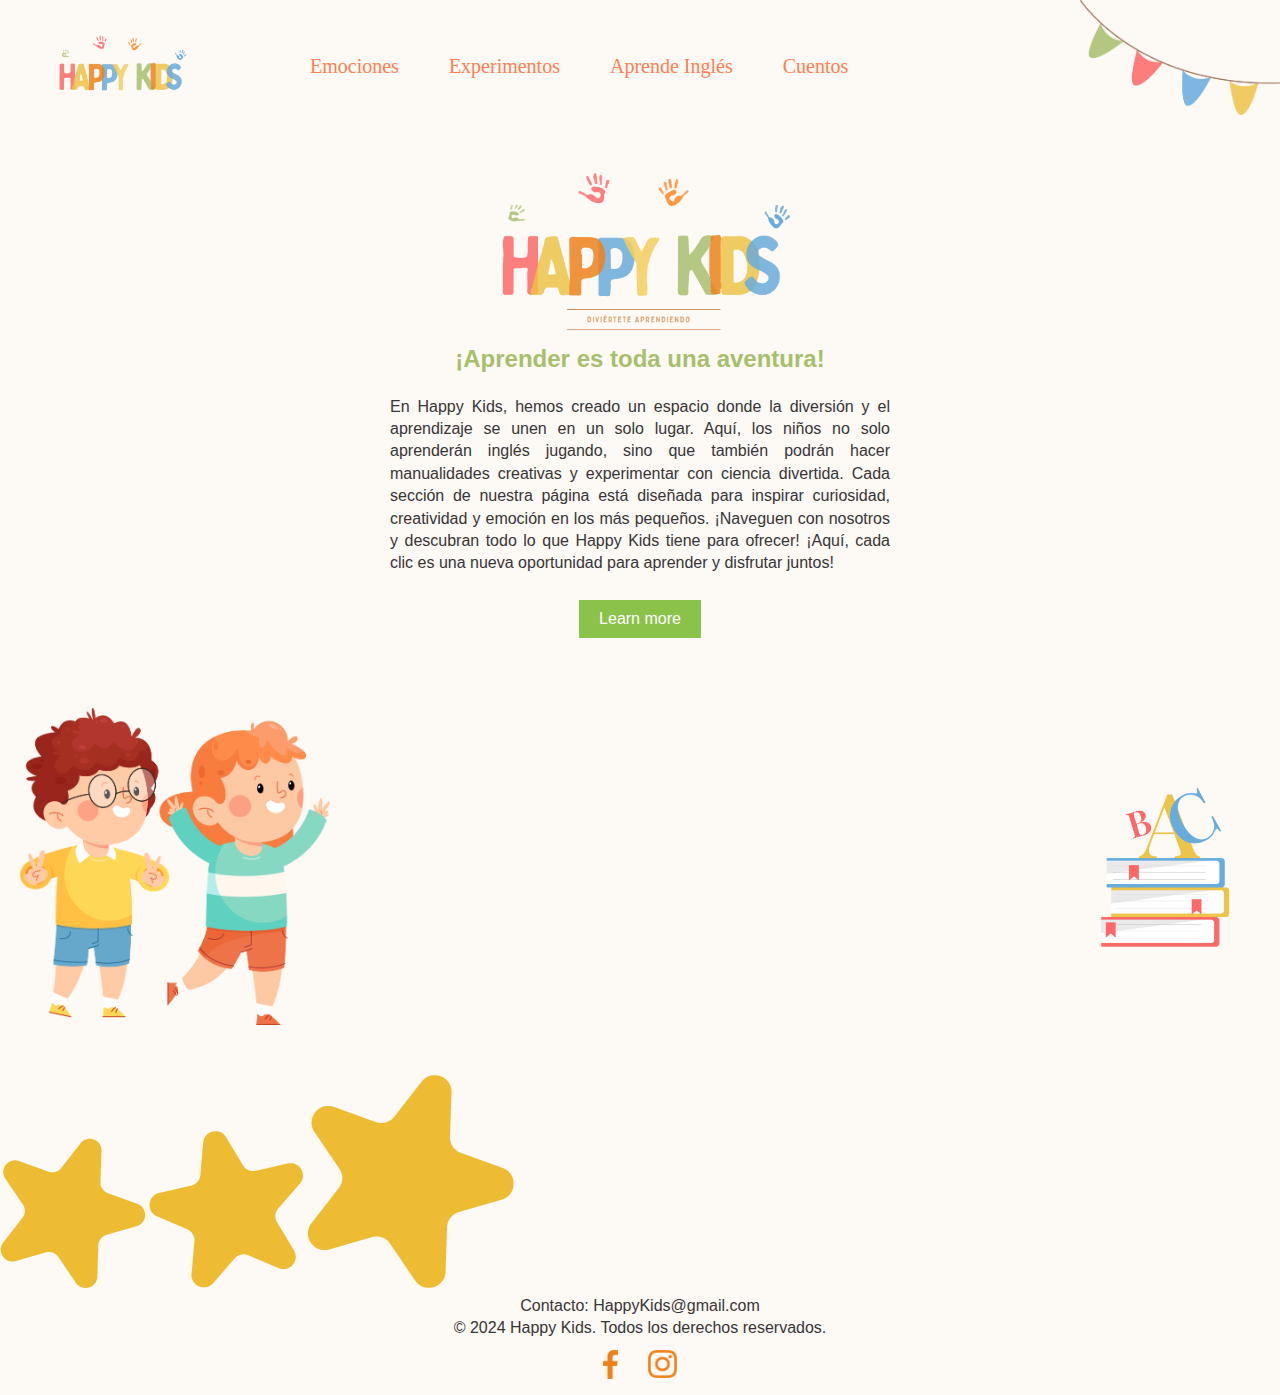
==== index.html @ 402eecfb "Merge branch 'Mabelline-Emociones'" ====
<!--Código de Mabelline-->
<!DOCTYPE html>
<html lang="en">
<head>
    <meta charset="UTF-8">
    <meta name="viewport" content="width=device-width, initial-scale=1.0">
    <link rel="stylesheet" href="assets/css/styles_home.css">
    <title>Home Happy Kids</title>
</head>
<body>
    <header>
    <div class="logo">
    <img src="imagenes/LOGO SOLO.png" alt="Happy Kids Logo" class="logo">
    </div>
        <nav>
            <ul class="nav-links">
                <li><a href="#Emociones">Emociones</a></li>
                <li><a href="experimentos.html">Experimentos</a></li>
                <li><a href="#Aprende-ingles">Aprende Inglés</a></li>
                <li><a href="cuentos.html">Cuentos</a></li>
            </ul>
        </nav>
    <img src="imagenes/elementos-gallardetes.png" alt="gallardetes" class="gallardetes">
    </header>
    <main>
        <section class="hero">
            <img src="imagenes/LOGO.png" alt="Logo general" width="650px" class="hero-logo">
            <h2>¡Aprender es toda una aventura!</h2>
            <p>En Happy Kids, hemos creado un espacio donde la diversión y el aprendizaje se unen en un solo lugar. 
                Aquí, los niños no solo aprenderán inglés jugando, sino que también podrán hacer manualidades creativas y experimentar con ciencia divertida. 
                Cada sección de nuestra página está diseñada para inspirar curiosidad, creatividad y emoción en los más pequeños.
                ¡Naveguen con nosotros y descubran todo lo que Happy Kids tiene para ofrecer! ¡Aquí, cada clic es una nueva oportunidad para aprender y disfrutar juntos!</p>
            <button class="learn-more">Learn more</button>
        </section>

        <div class="children">
            <img src="imagenes/Elementos-niños.png" alt="Niños" class="children-img">
            <img src="imagenes/elementos-libros.png" alt="Libros" class="libros-img">
        </div>
    </main>

        <div class="estrellas-flotantes">
            <img src="imagenes/Estrella uno.png" alt="Estrellita" class="estrella-uno">
            <img src="imagenes/Estrella dos.png" alt="Estrellita" class="estrella-dos">
            <img src="imagenes/Estrella tres.png" alt="Estrellita" class="estrella-tres">

        </div>
    <footer>
        <p>Contacto: HappyKids@gmail.com</p>
        <p>&copy; 2024 Happy Kids. Todos los derechos reservados.</p>
        <ul class="social-media">
            <li><a href="#"><img src="imagenes/Icon Facebook.png" alt="Facebook" width="15px"></a></li>
            <li></li><a href="#"><img src="imagenes/Icon Instagram.png" alt="Instagram" width="29px"></a></li>
        </ul>

       
    </footer>
</body>
</html>
---- assets/css/styles_home.css ----
*{ margin: 0;
    padding: 0;
    box-sizing: border-box;

}


body {
    font-family: 'Poppins', sans-serif;
    background-color: #FDF9F5;
    color: #373535;
    line-height: 1.4;
}

header {
    background-color: #FDF9F5;
    padding: 30px;
    gap: 80px;
    text-align: center;
    position: relative;
    display: flex;
    z-index: 2;

}

.logo {
    width: 100%;
    max-width: 180px;
    height:auto;
}

nav {
    display: flex;
    justify-content: space-between;
    align-items: center;
}



.nav-links {
    list-style: none;
    padding: 20px;
    display: flex;
    gap: 50px;

}

.nav-links li a {
    text-decoration: none;
    font-family: 'Bobby Jones Soft', cursive;
    font-size: 20px;
    color: #ff7f50;

}

.nav-links a:hover {
        color: #FFB300;
    }


.gallardetes {
    position: absolute;
    top: 0;
    right: 0;
    width: 200px;

    height: auto;
    z-index: 10;
    transition: width 0.3s ease-in-out;
}


.hero {
    text-align: center;
    padding: 20px 300px;
    position: relative;
    z-index: 1;

}

.hero-logo {
    width: 60%;
    max-width: 650px;
    margin: 0 auto;
    display: block;
}


.hero h2 {
    font-family: 'Quicksand', sans-serif;
    font-size: 24px;
    margin-bottom: 10px;
    padding: -20px;
    color: #A8BF6E;

}

.hero p {
    margin: 20px 90PX;
    max-width: 90%;
    font-size: 1rem;
    text-align: justify;
}

.children {
    display: flex;
    justify-content: space-between;
    align-items: center;
    padding: 50px 20px;
    position: relative;
}

.children-img {
     width: 25%;
}

.libros-img {
    width: 15%;

}


.learn-more {
    background-color: #8bc34a;
    display: inline-block;
    color: white;
    border: none;
    padding: 10px 20px;
    font-size: 16px;
    cursor: pointer;
    margin-top: 5px;
}

.learn-more:hover {
    background-color: #7cb342;
}


/*.estrellas-flotantes {

} 

.estrella-uno {

}*/




footer {
    text-align: center;
    padding: 0;
    position: relative;
    z-index: 1;    

}
    
    .social-media{
        list-style: none;
        display: flex;
        justify-content: center;
        gap: 15px;
    }


    .social-media {
    margin: 10px 10px;
    }

    .social-media li {
     display: inline;
    }
    

/*.floating-elements {
    position: relative;
    width: 100%;
    height: 200px;
    overflow: visible;
}

.floating-elements img {
    animation: float 5s infinite ease-in-out;
}

@keyframes float {
    0%, 100% {
        transform: translateY(0);
    }
    50% {
        transform: translateY(-20px);
    }
} */


/*Media Queries*/

@media (max-width:1024px) {
        .nav-links {
        gap:10px;
        }

        .gallardetes {
            width: 150px;
        }

        .hero {
            padding: 65px 65px; 
        }
    
        .hero-logo{
        width: 90%;
        }    

        .hero h2 {
        font-size: 1.6rem;
        }

        .hero p {
        font-size: 0.9rem;
         margin: 0px 0PX;
        max-width: 100%;
        }

        .children {
            flex-direction: column;
        }
        .children-img {
            width: 25%;
        }
        .libros-img {
            width: 15%;
        }

    }

@media (max-width: 768px) {
 
    .gallardetes {
        width: 100px;
    }

    nav {
        flex-direction: column;
    }

    .nav-links {
        flex-direction: column;
        gap: 10px;
    }

    .hero-logo{
        width: 112%;
        align-items: center;
        margin: -20px;
        padding-block: 30px;

        }   

    .hero {
        padding: 45px 45px; 
    }

    .hero h2 {
        font-size: 1.1rem;
    }

    .hero p {
        font-size: 0.8rem;
        margin: 0px 0PX;
        max-width: 100%;
    }

    .learn-more{
        padding: 8px 20px;
        font-size: 0.8rem;
    }

    .children-img {
        width: 30%;
    }

    .libros-img {
        width: 20%;
    }
}


@media (max-width: 480px) {

    .gallardetes {
        width: 90px;
    }

    .hero h2 {
        font-size: 1.2rem;
    }

    .hero p {
        font-size: 0.8rem;
        max-width: 100%;
    }

    .learn-more{
        padding: 6px 15px;
        font-size: 0.8rem;
    }

    .children-img {
        width: 35%;
    }

    .libros-img {
        width: 25%;
    }

}
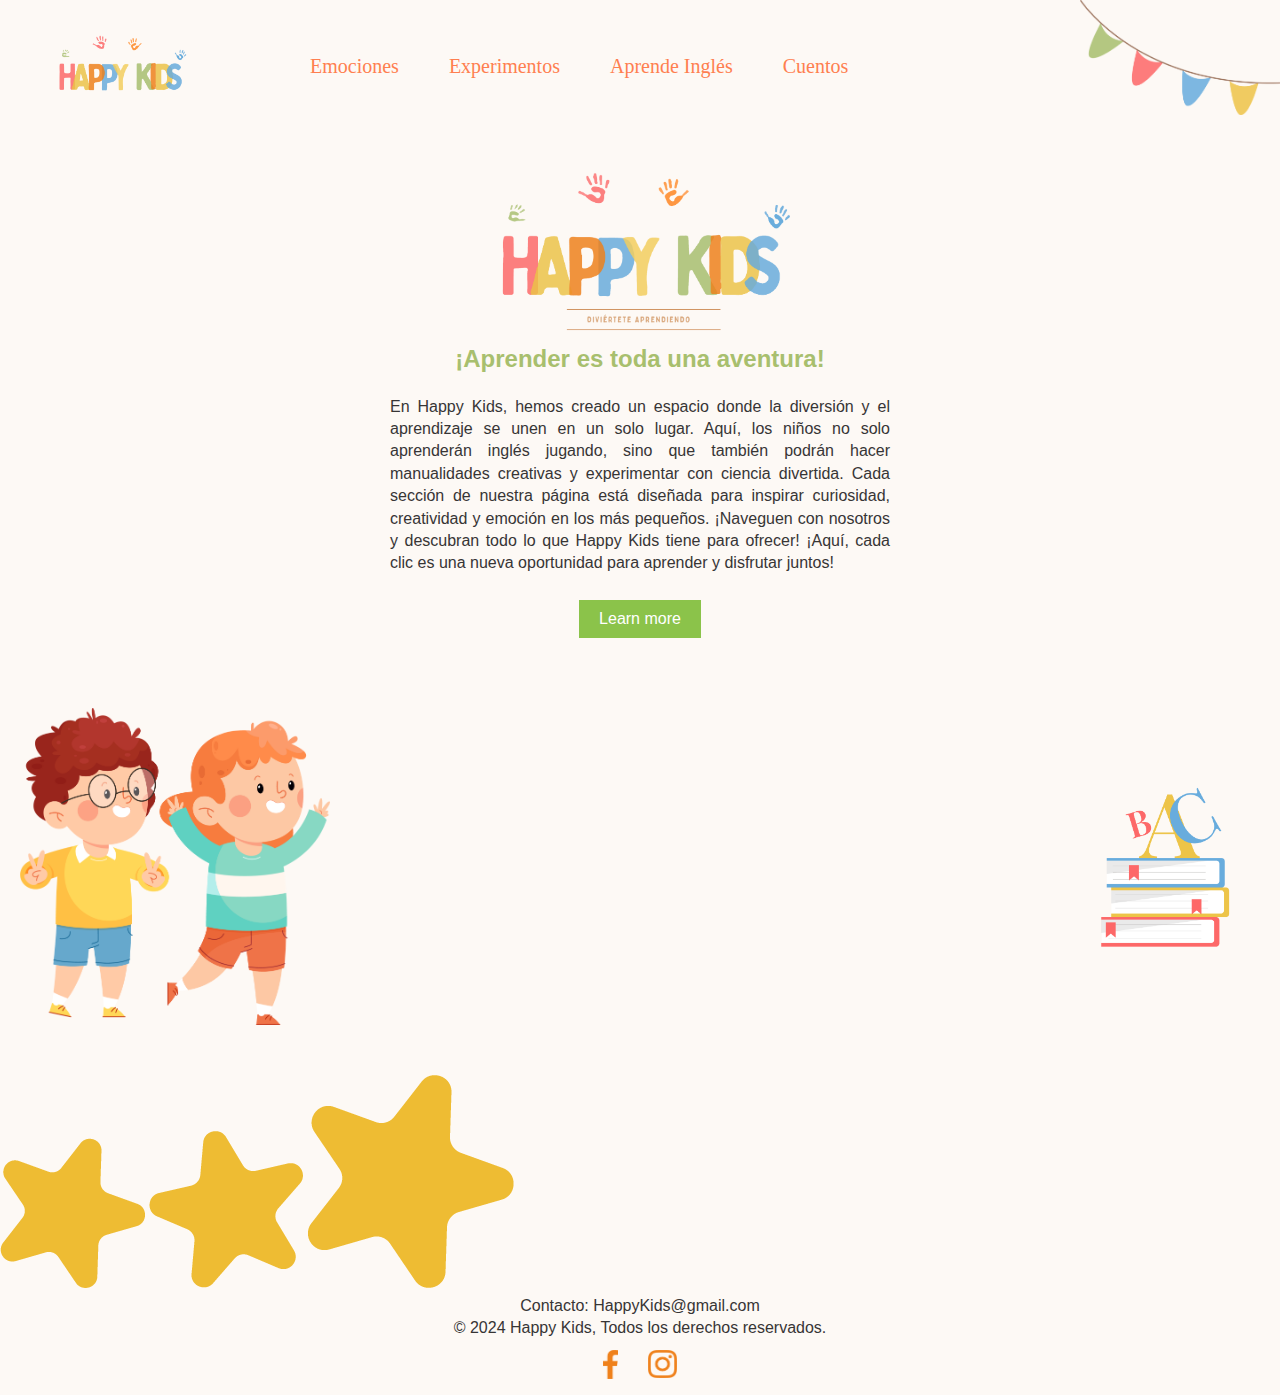
==== commit d145f55d: "Se cambió una linea de texto en footer" ====
--- a/index.html
+++ b/index.html
@@ -1,4 +1,3 @@
-<!--Código de Mabelline-->
 <!DOCTYPE html>
 <html lang="en">
 <head>
@@ -47,7 +46,7 @@
         </div>
     <footer>
         <p>Contacto: HappyKids@gmail.com</p>
-        <p>&copy; 2024 Happy Kids. Todos los derechos reservados.</p>
+        <p>&copy; 2024 Happy Kids, Todos los derechos reservados.</p>
         <ul class="social-media">
             <li><a href="#"><img src="imagenes/Icon Facebook.png" alt="Facebook" width="15px"></a></li>
             <li></li><a href="#"><img src="imagenes/Icon Instagram.png" alt="Instagram" width="29px"></a></li>
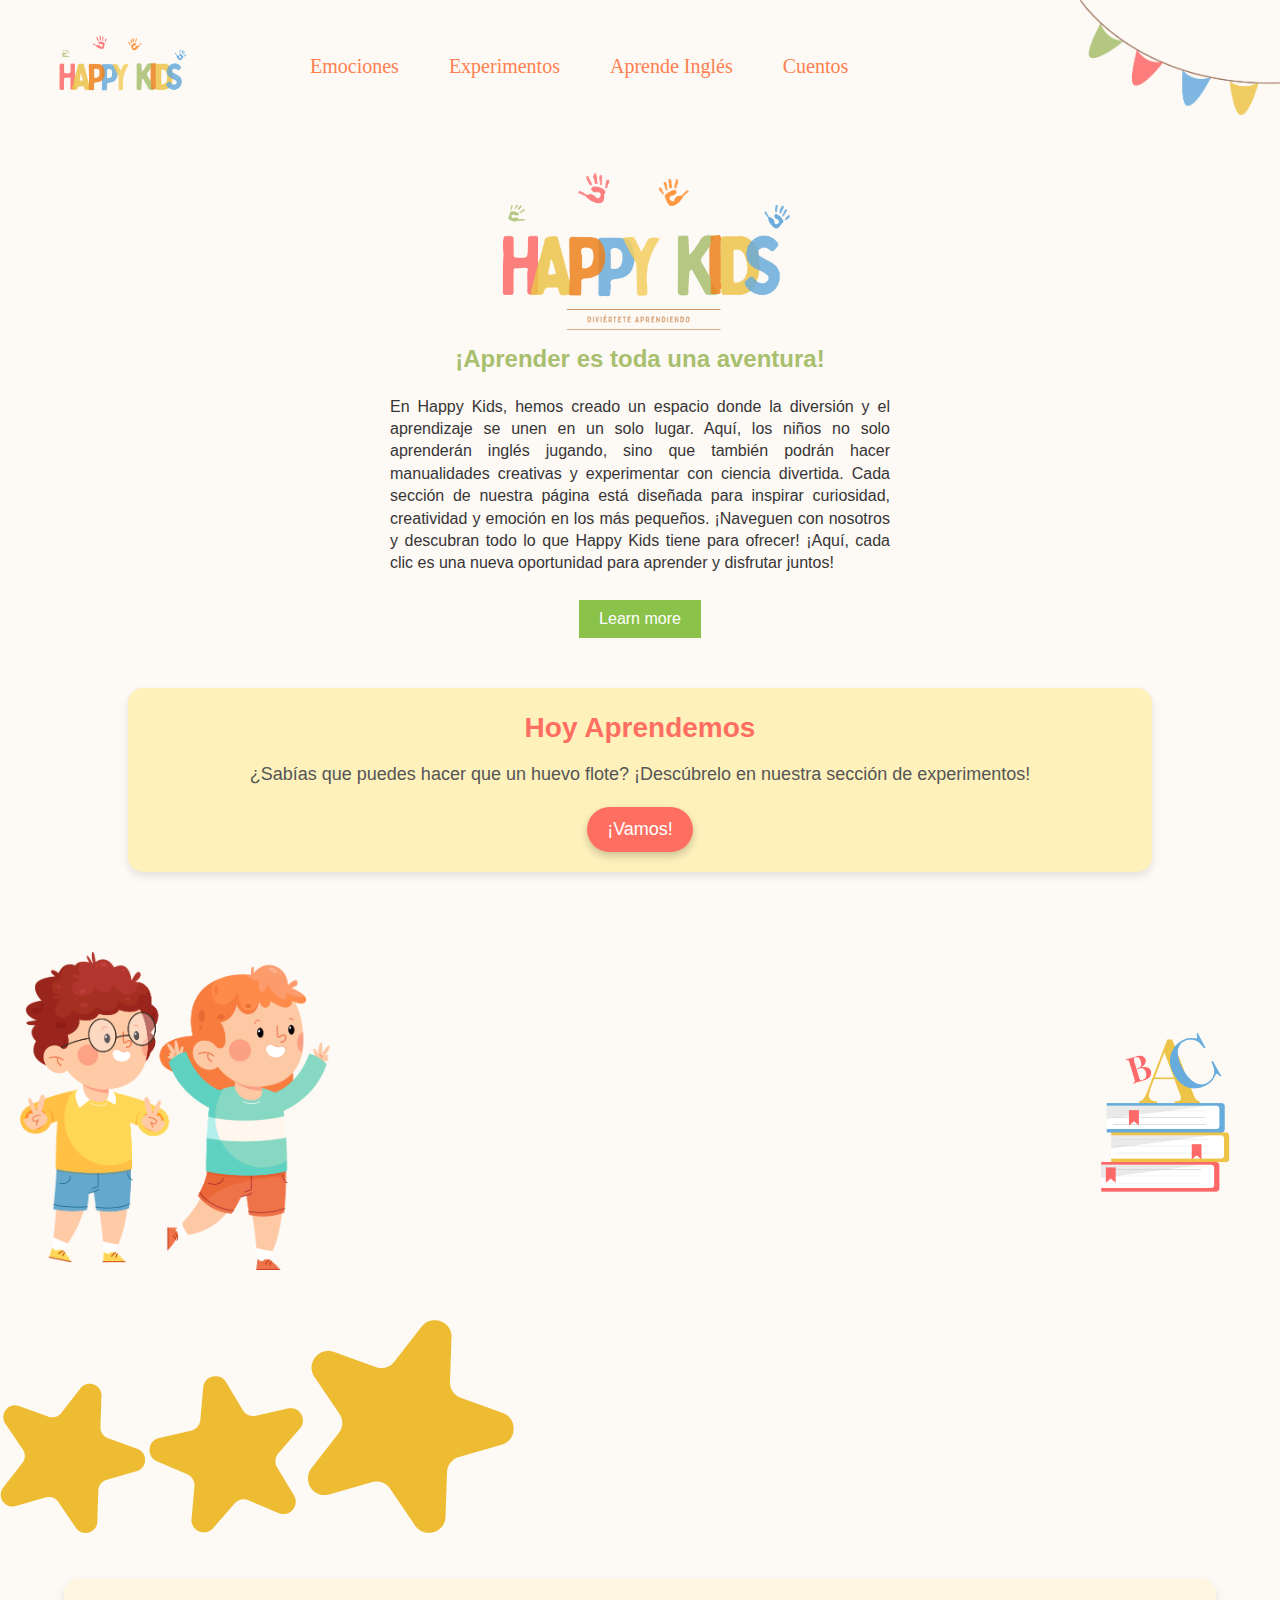
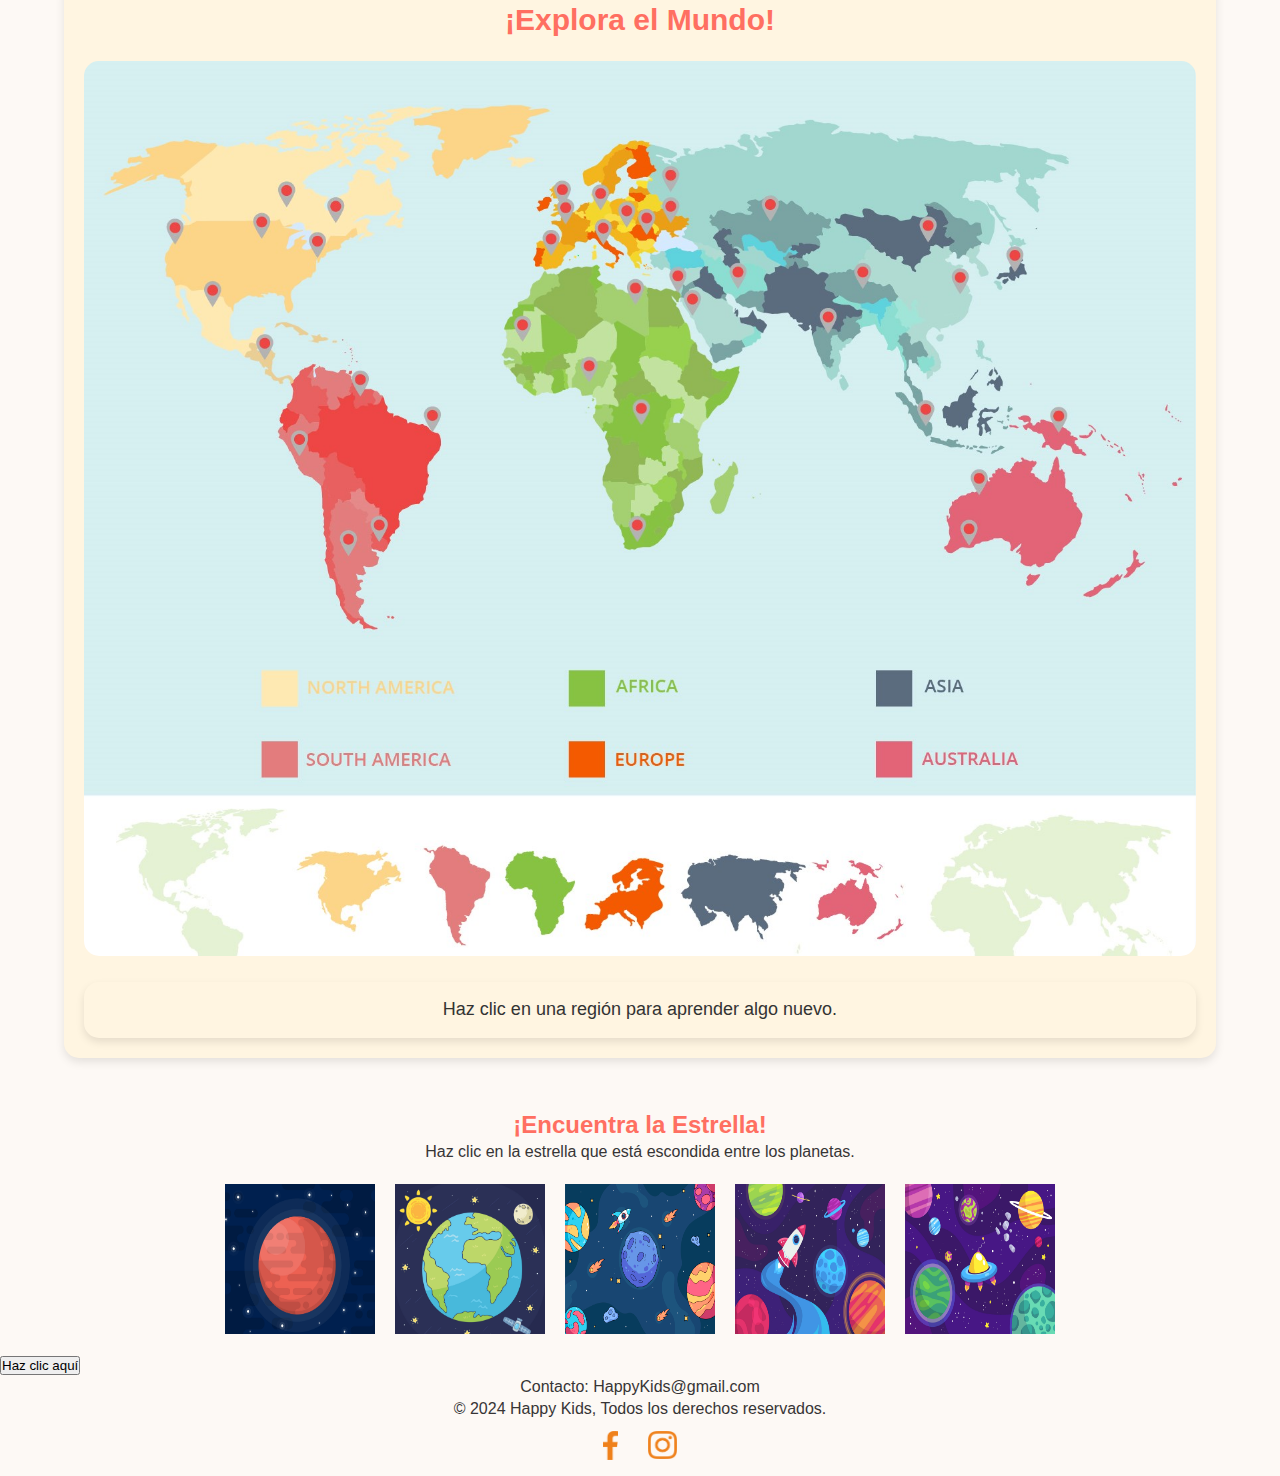
==== commit db476952: "Se añadieron elementos al home" ====
--- a/index.html
+++ b/index.html
@@ -15,7 +15,7 @@
             <ul class="nav-links">
                 <li><a href="#Emociones">Emociones</a></li>
                 <li><a href="experimentos.html">Experimentos</a></li>
-                <li><a href="#Aprende-ingles">Aprende Inglés</a></li>
+                <li><a href="Ingles.html">Aprende Inglés</a></li>
                 <li><a href="cuentos.html">Cuentos</a></li>
             </ul>
         </nav>
@@ -32,6 +32,14 @@
             <button class="learn-more">Learn more</button>
         </section>
 
+
+        <section id="hoy-aprendemos" style="margin-top: 30px;">
+            <h1>Hoy Aprendemos</h1>
+            <p>¿Sabías que puedes hacer que un huevo flote? ¡Descúbrelo en nuestra sección de experimentos!</p>
+            <a href="experimentos.html" class="boton-personalizado">¡Vamos!</a>
+        </section>
+
+
         <div class="children">
             <img src="imagenes/Elementos-niños.png" alt="Niños" class="children-img">
             <img src="imagenes/elementos-libros.png" alt="Libros" class="libros-img">
@@ -44,6 +52,54 @@
             <img src="imagenes/Estrella tres.png" alt="Estrellita" class="estrella-tres">
 
         </div>
+
+        <div id="mapa-interactivo">
+            <h2>¡Explora el Mundo!</h2>
+            <div class="map-container">
+                <img src="imagenes/mapa-interactivo.jpg" alt="Mapa del Mundo" id="mapa-imagen">
+                <div class="region" id="region-america" data-info="América: Conocida por su diversidad cultural y geográfica, desde los bosques tropicales del Amazonas hasta las praderas del medio oeste.">
+                    <span>América</span>
+                </div>
+                <div class="region" id="region-europa" data-info="Europa: Cuna de antiguas civilizaciones y hogar de muchos monumentos históricos importantes.">
+                    <span>Europa</span>
+                </div>
+                <!-- Faltan otras regiones -->
+            </div>
+            <div id="info-box">
+                <p>Haz clic en una región para aprender algo nuevo.</p>
+            </div>
+        </div>
+       
+
+        <section id="mini-juego" style="text-align:center; margin-top: 50px;">
+            <h2>¡Encuentra la Estrella!</h2>
+            <p>Haz clic en la estrella que está escondida entre los planetas.</p>
+            
+            <div id="juego" style="display: flex; justify-content: center; margin-top: 20px;">
+                <img src="imagenes/planeta uno.jpg" alt="Planeta 1" class="planeta">
+                <img src="imagenes/planet dos.jpg" alt="Planeta 2" class="planeta">
+                <img src="imagenes/planeta tres.jpg" alt="Planeta 3" class="planeta">
+                <img src="imagenes/Estrella uno.png" alt="Estrella" class="estrella" style="display:none;">
+                <img src="imagenes/planeta cuatro.jpg" alt="Planeta 4" class="planeta">
+                <img src="imagenes/planeta cinco.jpg" alt="Planeta 5" class="planeta">
+            </div>
+            
+            <p id="mensaje" style="font-size: 18px; margin-top: 20px;"></p>
+        </section>
+
+    
+
+        <button onclick="playSound()">Haz clic aquí</button>
+
+        <audio id="soundEffect" src="sound.mp3" preload="auto"></audio>
+        
+        <script>
+            function playSound() {
+                document.getElementById('soundEffect').play();
+            }
+        </script> 
+
+        <script src="index.js"></script>
     <footer>
         <p>Contacto: HappyKids@gmail.com</p>
         <p>&copy; 2024 Happy Kids, Todos los derechos reservados.</p>
--- a/assets/css/styles_home.css
+++ b/assets/css/styles_home.css
@@ -21,6 +21,16 @@
     display: flex;
     z-index: 2;
 
+}
+
+@keyframes colorChange {
+    0% { color: #FF6F61; }
+    50% { color: #FFD700; }
+    100% { color: #A8BF6E; }
+}
+
+h2 {
+    animation: colorChange 5s infinite;
 }
 
 .logo {
@@ -144,8 +154,154 @@
 
 }*/
 
-
-
+#mapa-interactivo {
+    text-align: center;
+    margin: 40px auto;
+    background-color: #FFF5E1;
+    border-radius: 15px;
+    padding: 20px;
+    max-width: 90%;
+    box-shadow: 0 4px 10px rgba(0, 0, 0, 0.1);
+}
+
+#mapa-interactivo h2 {
+    color: #FF6F61;
+    font-size: 30px;
+    margin-bottom: 20px;
+}
+
+.map-container {
+    position: relative;
+    max-width: 100%;
+    margin: 0 auto;
+}
+
+#mapa-imagen {
+    width: 100%;
+    border-radius: 15px;
+}
+
+.region {
+    position: absolute;
+    cursor: pointer;
+    border: 2px solid transparent;
+    transition: all 0.3s ease;
+}
+
+.region:hover {
+    border-color: #FFD700;
+    transform: scale(1.05);
+}
+
+#region-america {
+    top: 40%;
+    left: 15%;
+    width: 15%;
+    height: 20%;
+}
+
+#region-europa {
+    top: 20%;
+    left: 50%;
+    width: 10%;
+    height: 15%;
+}
+
+/* Ajusta las posiciones y tamaños según las regiones */
+
+#region-america span,
+#region-europa span {
+    display: none;
+}
+
+#region-america:hover span,
+#region-europa:hover span {
+    display: block;
+    background-color: #FF6F61;
+    color: white;
+    padding: 5px;
+    border-radius: 5px;
+    font-size: 14px;
+    position: absolute;
+    bottom: 100%;
+    left: 50%;
+    transform: translateX(-50%);
+}
+
+#info-box {
+    background-color: #FFF5E1;
+    border-radius: 15px;
+    padding: 15px;
+    margin-top: 20px;
+    font-size: 18px;
+    color: #333333;
+    box-shadow: 0 4px 8px rgba(0, 0, 0, 0.1);
+}
+
+#mini-juego h2 {
+    font-size: 24px;
+    color: #FF6F61; /* Un color atractivo para los niños */
+}
+
+#mini-juego p {
+    font-size: 16px;
+}
+
+.planeta, .estrella {
+    width: 150px;
+    height: 150px;
+    margin: 0 10px;
+    cursor: pointer;
+}
+
+.planeta:hover, .estrella:hover {
+    transform: scale(1.1);
+    transition: transform 0.2s ease;
+}
+
+
+#hoy-aprendemos {
+    background-color: #fef1bc; /* Fondo suave y alegre */
+    padding: 20px;
+    border-radius: 15px;
+    box-shadow: 0 4px 8px rgba(0, 0, 0, 0.1);
+    text-align: center;
+    margin-top: 30px;
+    margin-bottom: 30px;
+    max-width: 80%;
+    margin-left: auto;
+    margin-right: auto;
+}
+
+#hoy-aprendemos h1 {
+    font-size: 28px;
+    color: #FF6F61; /* Color principal */
+    margin-bottom: 15px;
+}
+
+#hoy-aprendemos p {
+    font-size: 18px;
+    color: #555555;
+    margin-bottom: 20px;
+}
+
+#hoy-aprendemos .boton-personalizado {
+    background-color: #FF6F61;
+    color: white;
+    padding: 10px 20px;
+    border-radius: 25px;
+    border: none;
+    font-size: 18px;
+    box-shadow: 0 4px 8px rgba(0, 0, 0, 0.2);
+    transition: background-color 0.3s, transform 0.3s;
+    text-decoration: none; /* Eliminar subrayado */
+    display: inline-block;
+}
+
+#hoy-aprendemos .boton-personalizado:hover {
+    background-color: #FFD700;
+    transform: translateY(-5px);
+}
 
 footer {
     text-align: center;
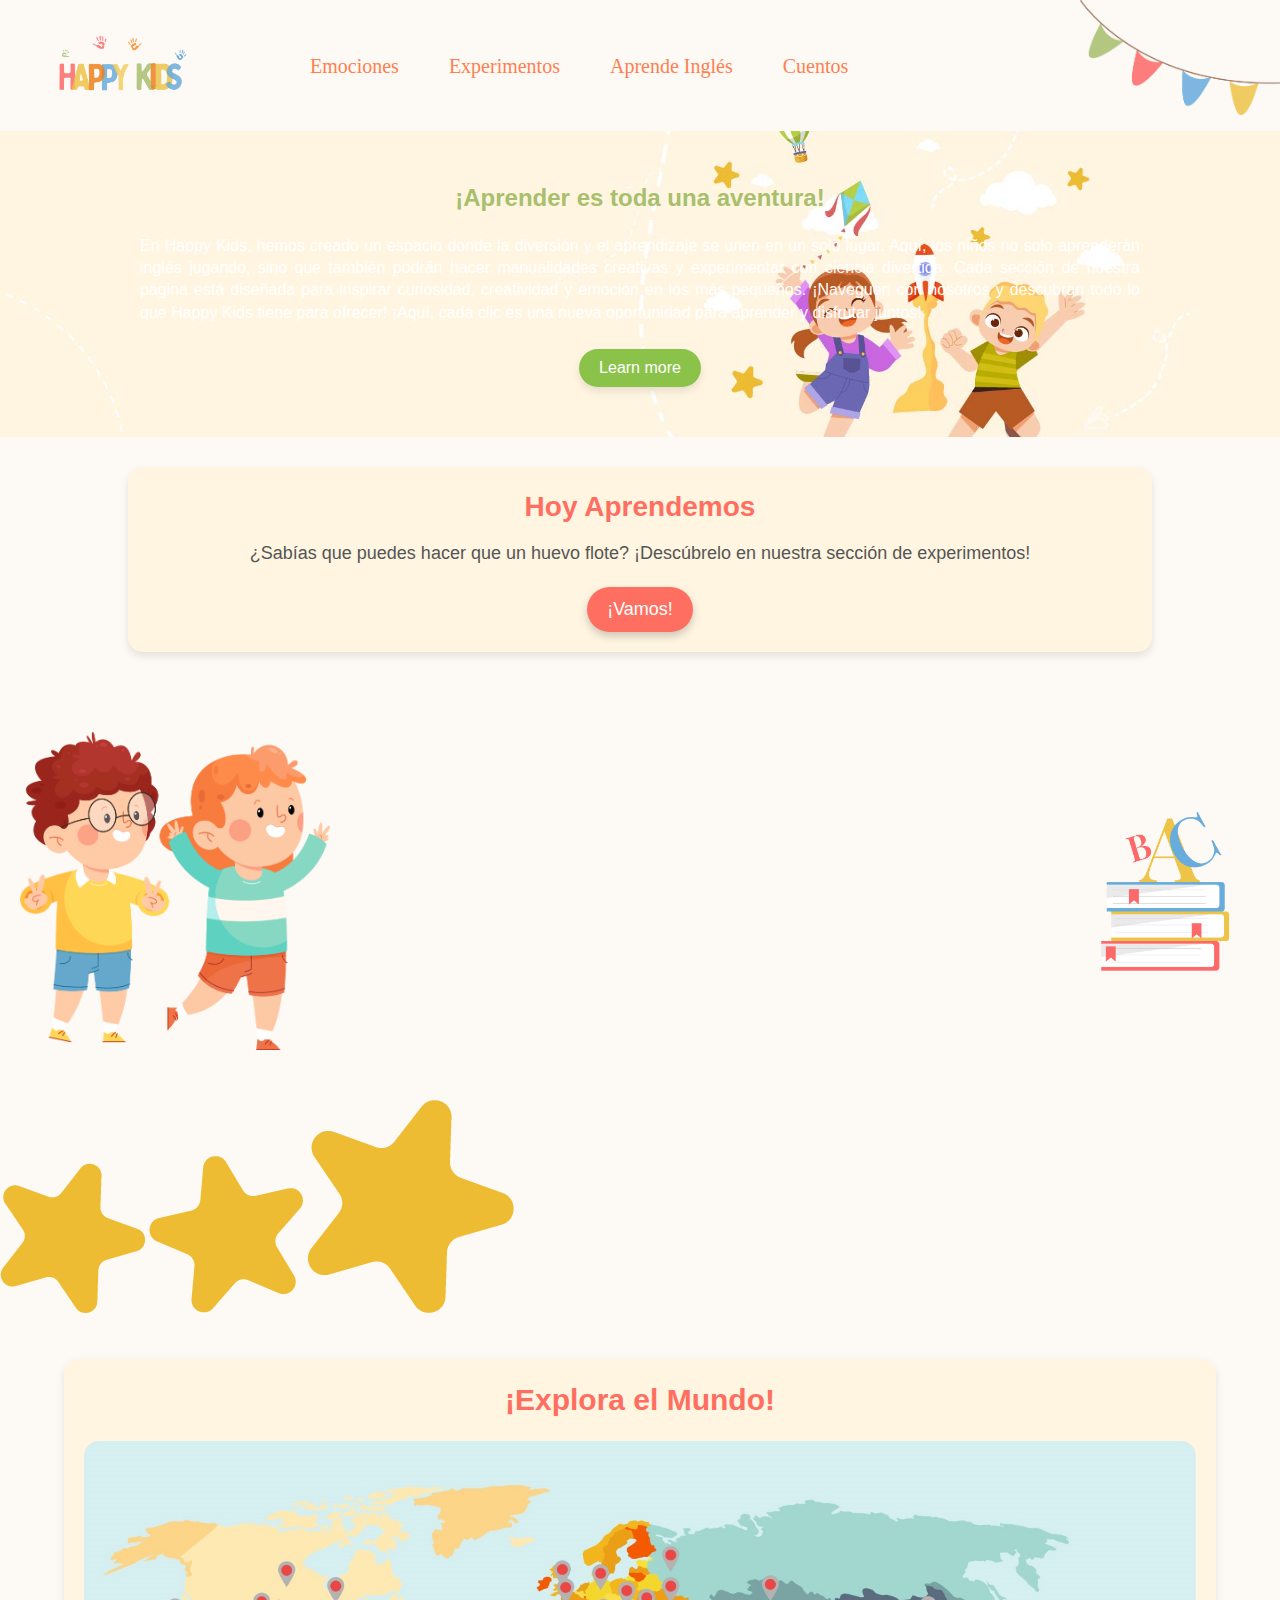
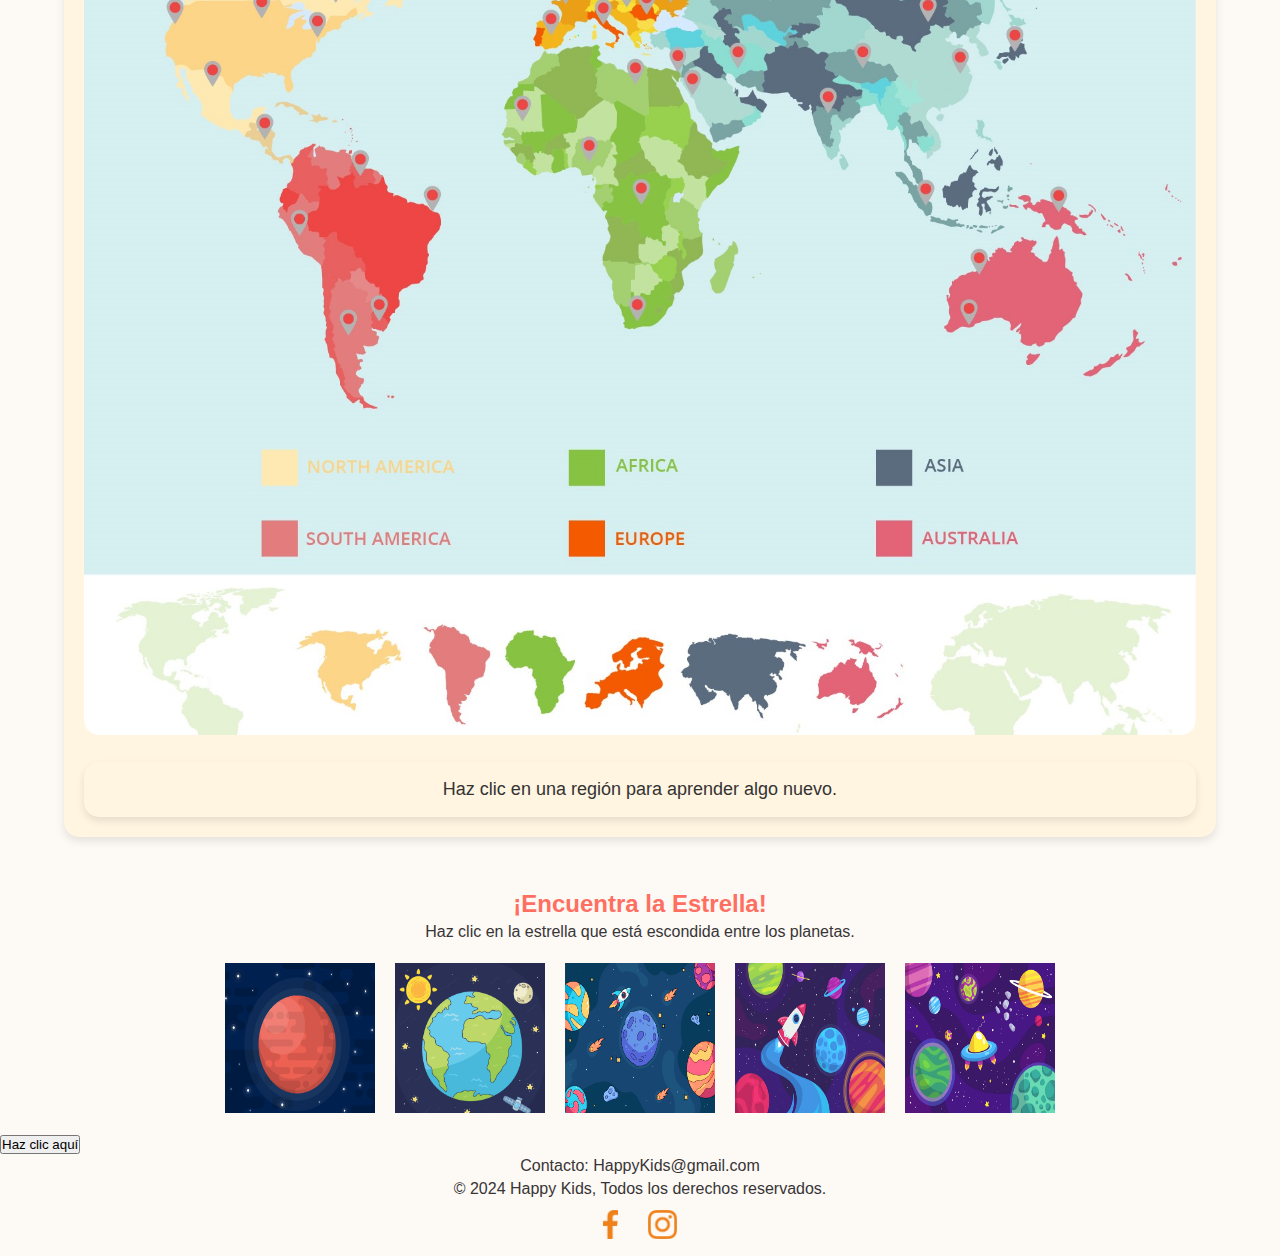
==== commit 70627d1f: "Se añadieron imagenes nuevas" ====
--- a/index.html
+++ b/index.html
@@ -22,8 +22,8 @@
     <img src="imagenes/elementos-gallardetes.png" alt="gallardetes" class="gallardetes">
     </header>
     <main>
+       <div class="intro-section">
         <section class="hero">
-            <img src="imagenes/LOGO.png" alt="Logo general" width="650px" class="hero-logo">
             <h2>¡Aprender es toda una aventura!</h2>
             <p>En Happy Kids, hemos creado un espacio donde la diversión y el aprendizaje se unen en un solo lugar. 
                 Aquí, los niños no solo aprenderán inglés jugando, sino que también podrán hacer manualidades creativas y experimentar con ciencia divertida. 
@@ -31,6 +31,7 @@
                 ¡Naveguen con nosotros y descubran todo lo que Happy Kids tiene para ofrecer! ¡Aquí, cada clic es una nueva oportunidad para aprender y disfrutar juntos!</p>
             <button class="learn-more">Learn more</button>
         </section>
+        </div>
 
 
         <section id="hoy-aprendemos" style="margin-top: 30px;">
@@ -100,6 +101,8 @@
         </script> 
 
         <script src="index.js"></script>
+
+    <div class="footer">
     <footer>
         <p>Contacto: HappyKids@gmail.com</p>
         <p>&copy; 2024 Happy Kids, Todos los derechos reservados.</p>
@@ -110,5 +113,7 @@
 
        
     </footer>
+    </div>   
+
 </body>
 </html>--- a/assets/css/styles_home.css
+++ b/assets/css/styles_home.css
@@ -79,8 +79,45 @@
     transition: width 0.3s ease-in-out;
 }
 
-
-.hero {
+.intro-section {
+    background-image: url('/imagenes/Background1.jpg');
+    background-size: cover;
+    background-position: center;
+    background-repeat: no-repeat;
+    padding: 50px;
+    text-align: center;
+    color: white;
+    position: relative; /* Para controlar el contenido sobre el fondo */
+  }
+  
+  .intro-section h1 {
+    font-size: 2.5rem;
+    margin-bottom: 20px;
+  }
+  
+  .intro-section p {
+    font-size: 1.2rem;
+    margin-bottom: 15px;
+  }
+
+  .learn-more {
+    background-color: #8bc34a;
+    display: inline-block;
+    color: white;
+    border: none;
+    border-radius: 20px;
+    box-shadow: 0 4px 8px rgba(0, 0, 0, 0.1);
+    padding: 10px 20px;
+    font-size: 16px;
+    cursor: pointer;
+    margin-top: 5px;
+}
+
+.learn-more:hover {
+    background-color: #ff8c75;
+}
+
+/*.hero {
     text-align: center;
     padding: 20px 300px;
     position: relative;
@@ -93,7 +130,7 @@
     max-width: 650px;
     margin: 0 auto;
     display: block;
-}
+}*/
 
 
 .hero h2 {
@@ -130,20 +167,7 @@
 }
 
 
-.learn-more {
-    background-color: #8bc34a;
-    display: inline-block;
-    color: white;
-    border: none;
-    padding: 10px 20px;
-    font-size: 16px;
-    cursor: pointer;
-    margin-top: 5px;
-}
-
-.learn-more:hover {
-    background-color: #7cb342;
-}
+
 
 
 /*.estrellas-flotantes {
@@ -153,6 +177,8 @@
 .estrella-uno {
 
 }*/
+
+/* Sección de Mapa */
 
 #mapa-interactivo {
     text-align: center;
@@ -259,9 +285,10 @@
     transition: transform 0.2s ease;
 }
 
+/*Sección de  Hoy Aprendemos */
 
 #hoy-aprendemos {
-    background-color: #fef1bc; /* Fondo suave y alegre */
+    background-color: #FFF5E1; /* Fondo suave y alegre */
     padding: 20px;
     border-radius: 15px;
     box-shadow: 0 4px 8px rgba(0, 0, 0, 0.1);
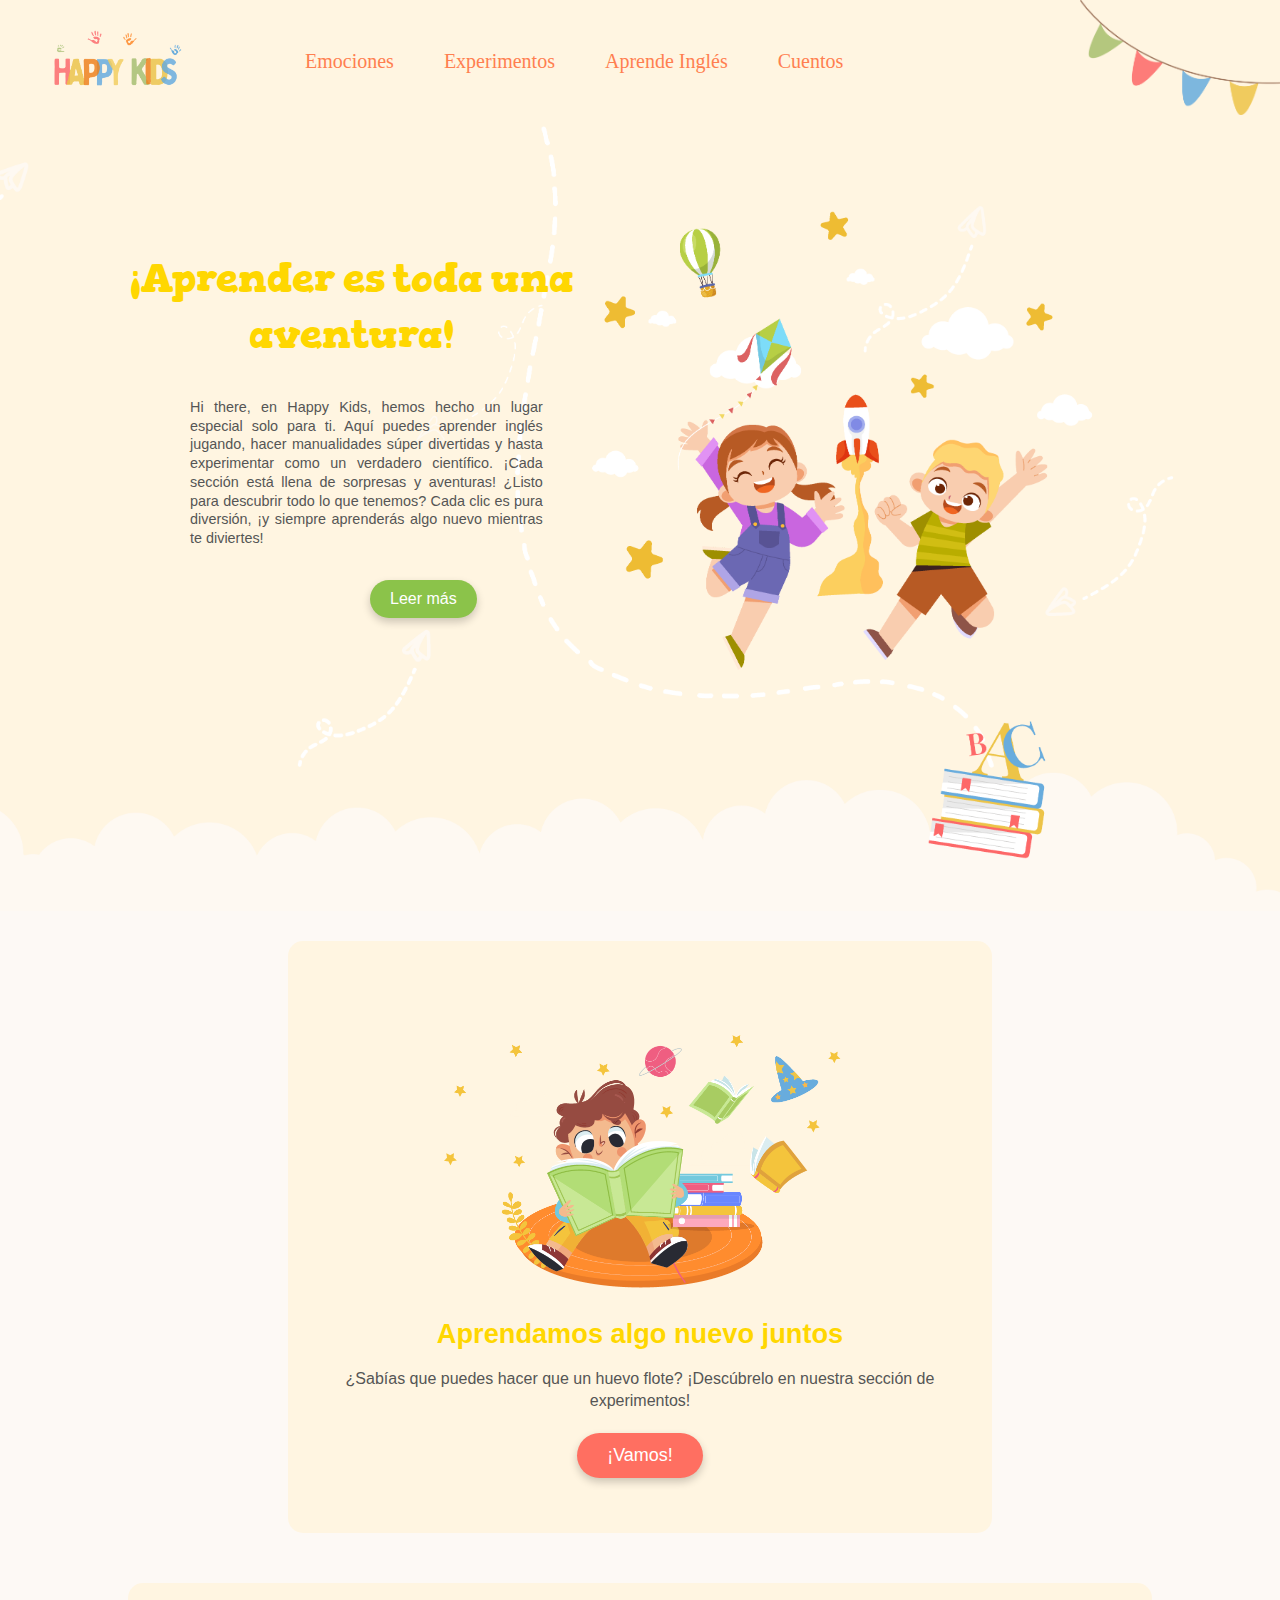
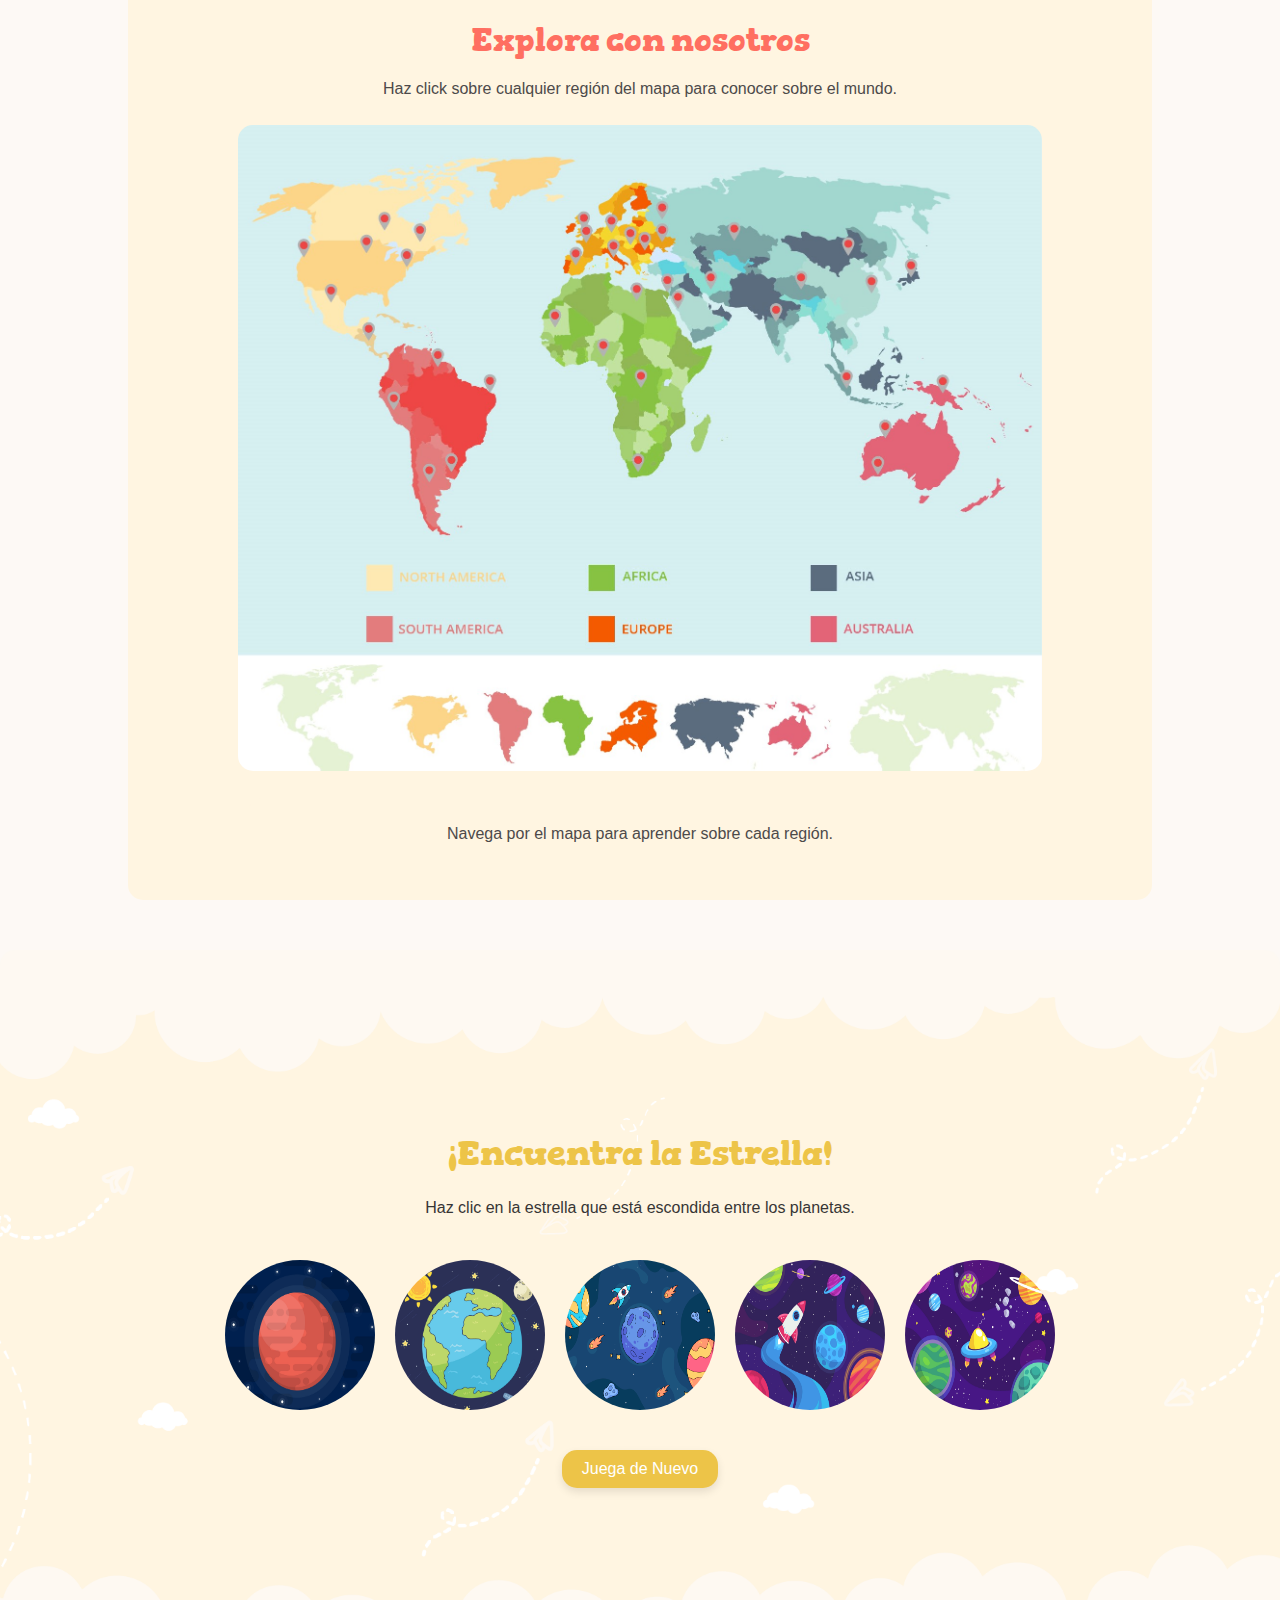
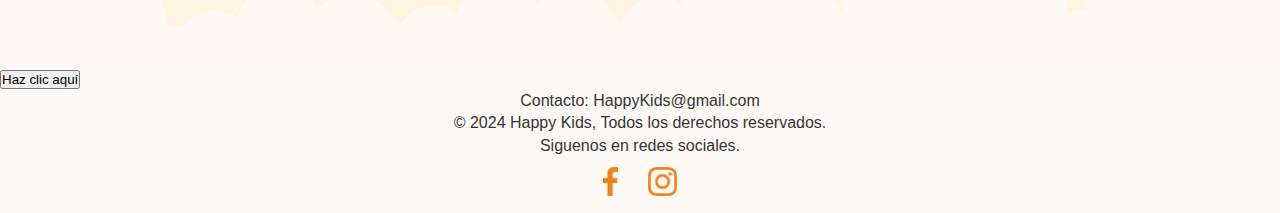
==== commit 65dcd033: "Cambios generales en CSS Y HTML" ====
--- a/index.html
+++ b/index.html
@@ -5,9 +5,12 @@
     <meta name="viewport" content="width=device-width, initial-scale=1.0">
     <link rel="stylesheet" href="assets/css/styles_home.css">
     <title>Home Happy Kids</title>
+    <link rel="preconnect" href="https://fonts.googleapis.com">
+    <link rel="preconnect" href="https://fonts.gstatic.com" crossorigin>
+    <link href="https://fonts.googleapis.com/css2?family=Gorditas:wght@400;700&display=swap" rel="stylesheet">
 </head>
 <body>
-    <header>
+    <header id="main-header">
     <div class="logo">
     <img src="imagenes/LOGO SOLO.png" alt="Happy Kids Logo" class="logo">
     </div>
@@ -19,73 +22,121 @@
                 <li><a href="cuentos.html">Cuentos</a></li>
             </ul>
         </nav>
+        <div class="menu-toggle">
+            <span></span>
+            <span></span>
+            <span></span>
+        </div>
     <img src="imagenes/elementos-gallardetes.png" alt="gallardetes" class="gallardetes">
     </header>
     <main>
-       <div class="intro-section">
+       <div class="intro-section" style="background-image: url( 'imagenes/Background.png'); height: 790px; background-size: cover;">
         <section class="hero">
             <h2>¡Aprender es toda una aventura!</h2>
-            <p>En Happy Kids, hemos creado un espacio donde la diversión y el aprendizaje se unen en un solo lugar. 
-                Aquí, los niños no solo aprenderán inglés jugando, sino que también podrán hacer manualidades creativas y experimentar con ciencia divertida. 
-                Cada sección de nuestra página está diseñada para inspirar curiosidad, creatividad y emoción en los más pequeños.
-                ¡Naveguen con nosotros y descubran todo lo que Happy Kids tiene para ofrecer! ¡Aquí, cada clic es una nueva oportunidad para aprender y disfrutar juntos!</p>
-            <button class="learn-more">Learn more</button>
+            <p>Hi there, en Happy Kids, hemos hecho un lugar especial solo para ti.
+                Aquí puedes aprender inglés jugando, hacer manualidades súper divertidas 
+                y hasta experimentar como un verdadero científico. ¡Cada sección está llena 
+                de sorpresas y aventuras! ¿Listo para descubrir todo lo que tenemos? Cada 
+                 clic es pura diversión, ¡y siempre aprenderás algo nuevo mientras te diviertes!</p>
+            <p id="text-complete" style="display: none;">Pero espera… ¡aún hay más! En Happy Kids no solo jugamos, ¡también viajamos a mundos increíbles! 
+                ¿Te imaginas convertirte en un astronauta mientras aprendes nuevas palabras en inglés? 
+                O tal vez prefieras crear tus propios juguetes y experimentos mágicos. Aquí, 
+                ¡todo es posible! Sigue explorando y prepárate para más aventuras llenas de diversión y aprendizaje. 
+                ¡No olvides compartir tus creaciones con tus amigos!</p>
+            <button id="learn-more">Leer más</button>
         </section>
         </div>
 
 
         <section id="hoy-aprendemos" style="margin-top: 30px;">
-            <h1>Hoy Aprendemos</h1>
+            <div class="niño-leyendo">
+                <img src="imagenes/niño-leyendo-01.png" alt="Niño leyendo">
+            </div>
+            <div class="text-hoyAprendemos">
+            <h1>Aprendamos algo nuevo juntos</h1>
             <p>¿Sabías que puedes hacer que un huevo flote? ¡Descúbrelo en nuestra sección de experimentos!</p>
             <a href="experimentos.html" class="boton-personalizado">¡Vamos!</a>
+            </div>
         </section>
 
-
-        <div class="children">
-            <img src="imagenes/Elementos-niños.png" alt="Niños" class="children-img">
-            <img src="imagenes/elementos-libros.png" alt="Libros" class="libros-img">
-        </div>
-    </main>
-
-        <div class="estrellas-flotantes">
-            <img src="imagenes/Estrella uno.png" alt="Estrellita" class="estrella-uno">
-            <img src="imagenes/Estrella dos.png" alt="Estrellita" class="estrella-dos">
-            <img src="imagenes/Estrella tres.png" alt="Estrellita" class="estrella-tres">
-
-        </div>
-
         <div id="mapa-interactivo">
-            <h2>¡Explora el Mundo!</h2>
+            <h2>Explora con nosotros</h2>
+            <p> Haz click sobre cualquier región del mapa para conocer sobre el mundo.</p>
             <div class="map-container">
                 <img src="imagenes/mapa-interactivo.jpg" alt="Mapa del Mundo" id="mapa-imagen">
+                
+                <!--Regiones definidas-->
+
                 <div class="region" id="region-america" data-info="América: Conocida por su diversidad cultural y geográfica, desde los bosques tropicales del Amazonas hasta las praderas del medio oeste.">
-                    <span>América</span>
+                    <span>América del Sur <h6>América del Sur es el cuarto continente más grande del mundo y alberga países como Brasil, Argentina, Colombia, Chile y Perú. Destaca por su diversidad étnica
+                         y cultural, así como por su impresionante geografía, que incluye la selva amazónica y la cordillera de los Andes.</h6></span>
                 </div>
+
+                <div class="region" id="region-americaNorte" data-info="América: Conocida por su diversidad cultural y geográfica, desde los bosques tropicales del Amazonas hasta las praderas del medio oeste.">
+                    <span>América del Norte <h6>América del Norte es un continente que incluye países como Canadá, Estados Unidos y México. Es conocido por 
+                        su diversidad cultural y geográfica, que abarca desde las tundras del norte hasta los desiertos del suroeste.</h6></span>
+                </div>
+
+                <div class="region" id="region-americaCentro" data-info="América: Conocida por su diversidad cultural y geográfica, desde los bosques tropicales del Amazonas hasta las praderas del medio oeste.">
+                    <span>Centro América <h6>América Central es una región que conecta América del Norte y América del Sur. Incluye países como Guatemala,
+                         Honduras, El Salvador, Nicaragua, Costa Rica y Panamá. Es famosa por su rica biodiversidad y su cultura indígena.</h6></span>
+                </div>
+                
                 <div class="region" id="region-europa" data-info="Europa: Cuna de antiguas civilizaciones y hogar de muchos monumentos históricos importantes.">
-                    <span>Europa</span>
+                    <span>Europa <h6>Europa es un continente rico en historia y cultura, conocido por sus ciudades históricas y su influencia global. Incluye países como Francia,
+                         Alemania, Italia y España. Es famosa por su patrimonio artístico, su arquitectura y su diversidad lingüística.</h6></span>
                 </div>
+
+                <div class="region" id="region-africa" data-info="Europa: Cuna de antiguas civilizaciones y hogar de muchos monumentos históricos importantes.">
+                    <span>Africa <h6>África es el segundo continente más grande y cuenta con una gran variedad de culturas y ecosistemas. Incluye países como Egipto, 
+                        Sudáfrica, Nigeria y Kenia. Es famoso por su rica fauna, su historia antigua y su diversidad cultural.</h6></span>
+                </div>
+
+                <div class="region" id="region-oceania" data-info="Europa: Cuna de antiguas civilizaciones y hogar de muchos monumentos históricos importantes.">
+                    <span>Australia <h6>Oceanía es una región que incluye una gran variedad de islas y archipiélagos en el Pacífico. Está compuesta por países como Australia, 
+                        Nueva Zelanda, Papúa Nueva Guinea y muchas islas del Pacífico, como las Islas Fiyi y Samoa. Oceanía es conocida por su diversidad cultural, paisajes naturales
+                         impresionantes y una rica fauna, que incluye especies únicas como canguros y koalas. La región también alberga una gran variedad de culturas indígenas, especialmente en las islas del Pacífico, que tienen tradiciones y lenguas propias.</h6></span>
+                </div>
+
+                <div class="region" id="region-asia" data-info="Asia: Cuna de antiguas civilizaciones y hogar de muchos monumentos históricos importantes.">
+                    <span>Asia <h6>Asia es el continente más grande y poblado del mundo. Alberga países como China, India, Japón y Rusia. Es conocido por su diversidad cultural,
+                         lingüística y religiosa, así como por su impresionante paisaje que va desde desiertos hasta montañas.</h6></span>
+                </div>
+
+
+
                 <!-- Faltan otras regiones -->
             </div>
             <div id="info-box">
-                <p>Haz clic en una región para aprender algo nuevo.</p>
+                <p>Navega por el mapa para aprender sobre cada región.</p>
             </div>
         </div>
        
 
-        <section id="mini-juego" style="text-align:center; margin-top: 50px;">
+        <section id="mini-juego" style="text-align:center; margin-top: 50px; background-image: url('imagenes/Background2-02-02.png');
+                background-size: cover; background-position: center ;">
             <h2>¡Encuentra la Estrella!</h2>
             <p>Haz clic en la estrella que está escondida entre los planetas.</p>
-            
-            <div id="juego" style="display: flex; justify-content: center; margin-top: 20px;">
-                <img src="imagenes/planeta uno.jpg" alt="Planeta 1" class="planeta">
-                <img src="imagenes/planet dos.jpg" alt="Planeta 2" class="planeta">
-                <img src="imagenes/planeta tres.jpg" alt="Planeta 3" class="planeta">
-                <img src="imagenes/Estrella uno.png" alt="Estrella" class="estrella" style="display:none;">
-                <img src="imagenes/planeta cuatro.jpg" alt="Planeta 4" class="planeta">
-                <img src="imagenes/planeta cinco.jpg" alt="Planeta 5" class="planeta">
+
+            <div id="juego"  style="display: flex; justify-content: center; margin-top: 20px;">
+                <div class="juego-container" data-planeta="1">
+                    <img src="imagenes/planeta uno.jpg" alt="Planeta 1" class="planeta"> </div>
+                <div class="juego-container" data-planeta="2">
+                    <img src="imagenes/planet dos.jpg" alt="Planeta 2" class="planeta"></div>
+                <div class="juego-container" data-planeta="3">
+                    <img src="imagenes/planeta tres.jpg" alt="Planeta 3" class="planeta"></div>
+                <div class="juego-container" data-planeta="4">  
+                    <img src="imagenes/Estrella uno.png" alt="Estrella" class="estrella" style="display:none;"> </div> 
+                <div class="juego-container" data-planeta="5">
+                    <img src="imagenes/planeta cuatro.jpg" alt="Planeta 4" class="planeta"></div>
+                <div class="juego-container" data-planeta="5"> 
+                    <img src="imagenes/planeta cinco.jpg" alt="Planeta 5" class="planeta"></div>   
+               
             </div>
             
             <p id="mensaje" style="font-size: 18px; margin-top: 20px;"></p>
+
+            <button id="reiniciar" style=" margin-top: 20px;"> Juega de Nuevo</button>
         </section>
 
     
@@ -100,16 +151,27 @@
             }
         </script> 
 
-        <script src="index.js"></script>
+        <script src="assets/js/index.js"></script>
+        <script src="assets/js/main-header.js"></script>
+        <script src="assets/js/Learn-more-main.js"></script>
+        <script src="assets/js/mapa-interactivo.js"></script>
+        <script src="assets/js/Juego-interactivo.js"></script>
+
+
+    </main>
 
     <div class="footer">
+    
     <footer>
         <p>Contacto: HappyKids@gmail.com</p>
         <p>&copy; 2024 Happy Kids, Todos los derechos reservados.</p>
+        <p>Siguenos en redes sociales. </p>
+        <div class="footer-enlacfes">
         <ul class="social-media">
             <li><a href="#"><img src="imagenes/Icon Facebook.png" alt="Facebook" width="15px"></a></li>
             <li></li><a href="#"><img src="imagenes/Icon Instagram.png" alt="Instagram" width="29px"></a></li>
         </ul>
+        </div>
 
        
     </footer>
--- a/assets/css/styles_home.css
+++ b/assets/css/styles_home.css
@@ -1,9 +1,26 @@
+
 *{ margin: 0;
     padding: 0;
     box-sizing: border-box;
 
 }
 
+.gorditas-regular {
+    font-family: "Gorditas", system-ui;
+    font-weight: 400;
+    font-style: normal;
+  }
+  
+  .gorditas-bold {
+    font-family: "Gorditas", system-ui;
+    font-weight: 700;
+    font-style: normal;
+  }
+  
+h6 {
+    font-family:'Poppins', sans-serif;
+    font-style: normal;
+}
 
 body {
     font-family: 'Poppins', sans-serif;
@@ -13,8 +30,8 @@
 }
 
 header {
-    background-color: #FDF9F5;
-    padding: 30px;
+    background-color: #FFF5E1;
+    padding: 25px;
     gap: 80px;
     text-align: center;
     position: relative;
@@ -23,21 +40,55 @@
 
 }
 
+#main-header {
+    transition: background-color 0.3s ease;
+}
+
+.sticky {
+    position: fixed;
+    top: 0;
+    left: 0;
+    right: 0;
+    width: 100%;
+    z-index: 1000;
+    transition: background-color 0.3s ease;
+    
+    /*box-shadow: 0 2px 5px rgba(0, 0, 0, 0.1); */
+}
+
+.sticky ul li a {
+    animation: colorChange 5s infinite;
+}
+
+.sticky ul li:hover {
+        cursor: pointer;
+        color: #ff8c75;
+        transform: translateY(-5px);
+}
+
+.sticky .gallardetes {
+    display: none;
+}
+
 @keyframes colorChange {
     0% { color: #FF6F61; }
-    50% { color: #FFD700; }
-    100% { color: #A8BF6E; }
+    40% { color: #FFD700; }
+    80% { color: #A8BF6E; }
+    100% { color:#ff7f50;};
 }
 
 h2 {
     animation: colorChange 5s infinite;
 }
+
+/* Logo del Header */
 
 .logo {
     width: 100%;
     max-width: 180px;
     height:auto;
 }
+/* Estilos para la navegación */
 
 nav {
     display: flex;
@@ -45,7 +96,7 @@
     align-items: center;
 }
 
-
+/* Estilos para los enlaces de navegación */
 
 .nav-links {
     list-style: none;
@@ -64,7 +115,9 @@
 }
 
 .nav-links a:hover {
-        color: #FFB300;
+    cursor: pointer;
+    transform: translateY(-5px);
+    color: #FFB300;   
     }
 
 
@@ -73,137 +126,177 @@
     top: 0;
     right: 0;
     width: 200px;
-
     height: auto;
     z-index: 10;
     transition: width 0.3s ease-in-out;
 }
 
+                        /* Sección de Introducción */
+
 .intro-section {
     background-image: url('/imagenes/Background1.jpg');
     background-size: cover;
-    background-position: center;
+    background-position: right;
     background-repeat: no-repeat;
     padding: 50px;
-    text-align: center;
     color: white;
     position: relative; /* Para controlar el contenido sobre el fondo */
   }
   
-  .intro-section h1 {
-    font-size: 2.5rem;
-    margin-bottom: 20px;
+  .intro-section h2 {
+    font-family: 'Gorditas', sans-serif;
+    font-size: 40px;
+    max-width: 60%;
+    text-align: center;
+    margin-bottom: 10px;
+    padding: 80px 160px 15px 55px ;
+    color: #FFD700
   }
   
   .intro-section p {
-    font-size: 1.2rem;
-    margin-bottom: 15px;
+    font-size: 0.9rem;
+    text-align: justify;
+    max-width: 46%;
+    line-height: 1.3;
+    margin-bottom: 2px;
+    padding: 10px 50px 10px 140px ;
+    color:#555555
+
   }
 
-  .learn-more {
+  #learn-more {
     background-color: #8bc34a;
     display: inline-block;
     color: white;
     border: none;
     border-radius: 20px;
-    box-shadow: 0 4px 8px rgba(0, 0, 0, 0.1);
+    box-shadow: 0 4px 8px rgba(0, 0, 0, 0.2);
     padding: 10px 20px;
     font-size: 16px;
     cursor: pointer;
-    margin-top: 5px;
-}
-
-.learn-more:hover {
+    margin: 100px 320px;
+    margin-top: 20px;
+    transition: background-color 0.3s, transform 0.2s;
+    display: inline-block;
+}
+
+    #learn-more:hover {
     background-color: #ff8c75;
-}
-
-/*.hero {
+    transform: translateY(-5px);
+}
+
+    #text-complete {
+        overflow: hidden;
+        transition: max-heigth 0.8s ease;
+    }
+
+                                          
+                                        /*Sección de  Hoy Aprendemos */
+  #hoy-aprendemos {
+    background-color: #FFF5E1; /* Fondo suave*/
+    padding: 55px;
+    border-radius: 15px;
+    /* box-shadow: 0 4px 8px rgba(0, 0, 0, 0.1); */
     text-align: center;
-    padding: 20px 300px;
-    position: relative;
-    z-index: 1;
-
-}
-
-.hero-logo {
-    width: 60%;
-    max-width: 650px;
-    margin: 0 auto;
-    display: block;
-}*/
-
-
-.hero h2 {
-    font-family: 'Quicksand', sans-serif;
-    font-size: 24px;
+    margin-top: 30px;
+    margin-bottom: 50px;
+    max-width: 55%;
+    margin-left: auto;
+    margin-right: auto;
+}
+
+.niño-leyendo {
+    padding: 20px;
+}
+
+.niño-leyendo img{
+    width: 450px;
+    height: auto;
+}
+
+#hoy-aprendemos h1 {
+    font-size: 1.7rem;
+    color: #FFD700; /* Color principal */
+    margin-bottom: 15px;
+}
+
+#hoy-aprendemos p {
+    font-size: 1rem;
+    color: #555555;
+    margin-bottom: 20px;
+}
+
+#hoy-aprendemos .boton-personalizado {
+    background-color: #FF6F61;
+    color: white;
+    padding: 10px 30px;
+    border-radius: 25px;
+    border: none;
+    font-size: 18px;
+    box-shadow: 0 4px 8px rgba(0, 0, 0, 0.2);
+    transition: background-color 0.3s, transform 0.3s;
+    text-decoration: none; 
+    display: inline-block;
+}
+
+#hoy-aprendemos .boton-personalizado:hover {
+    background-color: #FFD700;
+    transform: translateY(-5px);
+}
+
+                /* Sección conoce el mundo */
+
+.conoce-mundo h3 {
+    font-family: 'Gorditas', sans-serif;
+    font-size: 25px;
+    max-width: 50%;
+    text-align: center;
     margin-bottom: 10px;
-    padding: -20px;
-    color: #A8BF6E;
-
-}
-
-.hero p {
-    margin: 20px 90PX;
-    max-width: 90%;
-    font-size: 1rem;
+    padding: 30px 110px;
+    color: #FFD700
+}
+
+.conoce-mundo p {
     text-align: justify;
-}
-
-.children {
-    display: flex;
-    justify-content: space-between;
-    align-items: center;
-    padding: 50px 20px;
-    position: relative;
-}
-
-.children-img {
-     width: 25%;
-}
-
-.libros-img {
-    width: 15%;
-
-}
-
-
-
-
-
-/*.estrellas-flotantes {
-
-} 
-
-.estrella-uno {
-
-}*/
-
-/* Sección de Mapa */
+
+}
+
+                                                /* Sección de Mapa */
 
 #mapa-interactivo {
     text-align: center;
-    margin: 40px auto;
+    margin: 30px auto;
     background-color: #FFF5E1;
     border-radius: 15px;
-    padding: 20px;
-    max-width: 90%;
-    box-shadow: 0 4px 10px rgba(0, 0, 0, 0.1);
+    padding: 10px;
+    max-width: 80%;
+    /*box-shadow: 0 4px 10px rgba(0, 0, 0, 0.1); */
 }
 
 #mapa-interactivo h2 {
     color: #FF6F61;
-    font-size: 30px;
-    margin-bottom: 20px;
+    font-family: 'Gorditas', sans-serif;
+    font-size: 2rem;
+    margin: 25px;
+    margin-bottom: 5px;
+}
+
+#mapa-interactivo p {
+    color: #4d4a4a;
+    padding: 10px;
+    margin-bottom: 15px;
 }
 
 .map-container {
     position: relative;
-    max-width: 100%;
+    max-width: 80%;
+    height: auto;
     margin: 0 auto;
 }
 
 #mapa-imagen {
     width: 100%;
+    height: auto;
     border-radius: 15px;
 }
 
@@ -223,54 +316,169 @@
     top: 40%;
     left: 15%;
     width: 15%;
+    height: 22%;
+}
+
+#region-americaNorte{
+    top: 10%;
+    left: 7%;
+    width: 22%;
     height: 20%;
 }
 
+#region-americaCentro {
+    top: 31%;
+    left: 14%;
+    width: 5%;
+    height: 5%;
+}
+
 #region-europa {
-    top: 20%;
-    left: 50%;
-    width: 10%;
-    height: 15%;
-}
+    top: 10%;
+    left: 41%;
+    width: 11%;
+    height: 13%;
+}
+
+#region-asia{
+    top: 10%;
+    left: 53%;
+    width: 33%;
+    height: 22%;
+}
+
+#region-africa {
+    top: 25%;
+    left: 39%;
+    width: 17%;
+    height: 27%;
+}
+
+#region-oceania {
+    top: 44%;
+    left: 77%;
+    width: 13%;
+    height: 14%;
+}
+
+
 
 /* Ajusta las posiciones y tamaños según las regiones */
 
 #region-america span,
-#region-europa span {
+#region-europa span,
+#region-americaNorte span,
+#region-americaCentro span,
+#region-oceania span,
+#region-africa span,
+#region-asia span {
     display: none;
 }
 
+#region-america:hover span h6,
+#region-europa:hover span h6,
+#region-americaNorte span h6,
+#region-americaCentro span h6,
+#region-oceania:hover span h6,
+#region-africa:hover span h6,
+#region-asia:hover span h6
+{
+    font-family: 'poppins', sans-serif;
+    font-weight: normal;
+    font-size: 0.65rem;
+    text-align: justify;
+
+}
+
 #region-america:hover span,
-#region-europa:hover span {
+#region-europa:hover span,
+#region-americaNorte:hover span,
+#region-americaCentro:hover span,
+#region-oceania:hover span,
+#region-africa:hover span,
+#region-asia:hover span {
     display: block;
-    background-color: #FF6F61;
     color: white;
-    padding: 5px;
+    width: 300px;
+    padding: 13px;
     border-radius: 5px;
-    font-size: 14px;
+    font-size: 1rem;
     position: absolute;
     bottom: 100%;
     left: 50%;
     transform: translateX(-50%);
 }
 
+#region-america:hover span {
+    background-color: #FD6868;
+}
+
+#region-europa:hover span {
+    background-color: #ffa12e;
+}
+
+#region-americaNorte:hover span {
+    background-color: #ebbb6c;
+}
+
+#region-americaCentro:hover span {
+    background-color: #35c18e;
+}
+
+#region-asia:hover span {
+    background-color: #36cbce;
+}
+
+#region-africa span {
+    background-color: #8bc34a;
+}
+
+#region-oceania span {
+    background-color:#e08665;
+}
+
 #info-box {
     background-color: #FFF5E1;
     border-radius: 15px;
     padding: 15px;
+    margin: 10px 110px 5px ;
     margin-top: 20px;
-    font-size: 18px;
-    color: #333333;
-    box-shadow: 0 4px 8px rgba(0, 0, 0, 0.1);
+    font-size: 1rem;
+    color: #4d4a4a;
+    /*box-shadow: 0 4px 8px rgba(0, 0, 0, 0.1); */
+}
+
+#mini-juego {
+    /*background-color: #fff5e1;*/
+    text-align: center;
+    margin-top: 50px;
+    background-image: url('../imagenes/Background2-02.png');
+    background-size: cover;
+    background-position: center;
+    border-radius: 15px;
+    padding: 180px;
+    position: relative;
+    /*box-shadow: 0 4px 10px rgba(0, 0, 0, 0.2); */
 }
 
 #mini-juego h2 {
-    font-size: 24px;
-    color: #FF6F61; /* Un color atractivo para los niños */
+    font-size: 2.1rem;
+    font-family: 'Gorditas',sans-serif;
+    color:#EDC448; 
+    margin-bottom: 20px;
 }
 
 #mini-juego p {
-    font-size: 16px;
+    font-size: 1rem;
+    margin-bottom: 20px;
+}
+
+.juego-container {
+    display: flex;
+    justify-content: center;
+    flex-wrap: wrap;
+    margin-top: 20px;
+    position: relative; /* Posicionamiento de la estrella */
 }
 
 .planeta, .estrella {
@@ -278,57 +486,35 @@
     height: 150px;
     margin: 0 10px;
     cursor: pointer;
+    border-radius: 90px;
+    transition: transform 0.3s ease, box-shadow 0.3s ease;
 }
 
 .planeta:hover, .estrella:hover {
     transform: scale(1.1);
-    transition: transform 0.2s ease;
-}
-
-/*Sección de  Hoy Aprendemos */
-
-#hoy-aprendemos {
-    background-color: #FFF5E1; /* Fondo suave y alegre */
-    padding: 20px;
+    box-shadow: 0 0 20px rgba(241, 216, 27, 0.6);
+}
+
+#reiniciar {
+    background-color:#EDC448;
+    color: white;
+    border: none;
     border-radius: 15px;
+    padding: 10px 20px;
+    font-size: 1rem;
+    cursor: pointer;
     box-shadow: 0 4px 8px rgba(0, 0, 0, 0.1);
-    text-align: center;
-    margin-top: 30px;
-    margin-bottom: 30px;
-    max-width: 80%;
-    margin-left: auto;
-    margin-right: auto;
-}
-
-#hoy-aprendemos h1 {
-    font-size: 28px;
-    color: #FF6F61; /* Color principal */
-    margin-bottom: 15px;
-}
-
-#hoy-aprendemos p {
-    font-size: 18px;
-    color: #555555;
-    margin-bottom: 20px;
-}
-
-#hoy-aprendemos .boton-personalizado {
-    background-color: #FF6F61;
-    color: white;
-    padding: 10px 20px;
-    border-radius: 25px;
-    border: none;
-    font-size: 18px;
-    box-shadow: 0 4px 8px rgba(0, 0, 0, 0.2);
-    transition: background-color 0.3s, transform 0.3s;
-    text-decoration: none; /* Eliminar subrayado */
-    display: inline-block;
-}
-
-#hoy-aprendemos .boton-personalizado:hover {
-    background-color: #FFD700;
+    transition: background-color 0.3s ease;
+
+}
+
+#reiniciar:hover {
+    background-color:#8bc34a; 
     transform: translateY(-5px);
 }
+
+
+
 
 footer {
     text-align: center;
@@ -355,28 +541,8 @@
     }
     
 
-/*.floating-elements {
-    position: relative;
-    width: 100%;
-    height: 200px;
-    overflow: visible;
-}
-
-.floating-elements img {
-    animation: float 5s infinite ease-in-out;
-}
-
-@keyframes float {
-    0%, 100% {
-        transform: translateY(0);
-    }
-    50% {
-        transform: translateY(-20px);
-    }
-} */
-
-
-/*Media Queries*/
+
+                                                        /*Media Queries*/
 
 @media (max-width:1024px) {
         .nav-links {
@@ -444,11 +610,11 @@
         padding: 45px 45px; 
     }
 
-    .hero h2 {
+    .intro-section h2 {
         font-size: 1.1rem;
     }
 
-    .hero p {
+    .intro-section p {
         font-size: 0.8rem;
         margin: 0px 0PX;
         max-width: 100%;
@@ -459,15 +625,14 @@
         font-size: 0.8rem;
     }
 
-    .children-img {
-        width: 30%;
-    }
-
-    .libros-img {
-        width: 20%;
-    }
-}
-
+    #mapa-interactivo h2 {
+        font-size: 1.7rem;
+    }
+
+    #mapa-imagen {
+        width: 100%;
+    }
+}
 
 @media (max-width: 480px) {
 
@@ -497,9 +662,4 @@
         width: 25%;
     }
 
-}
-
-
-
-
-
+}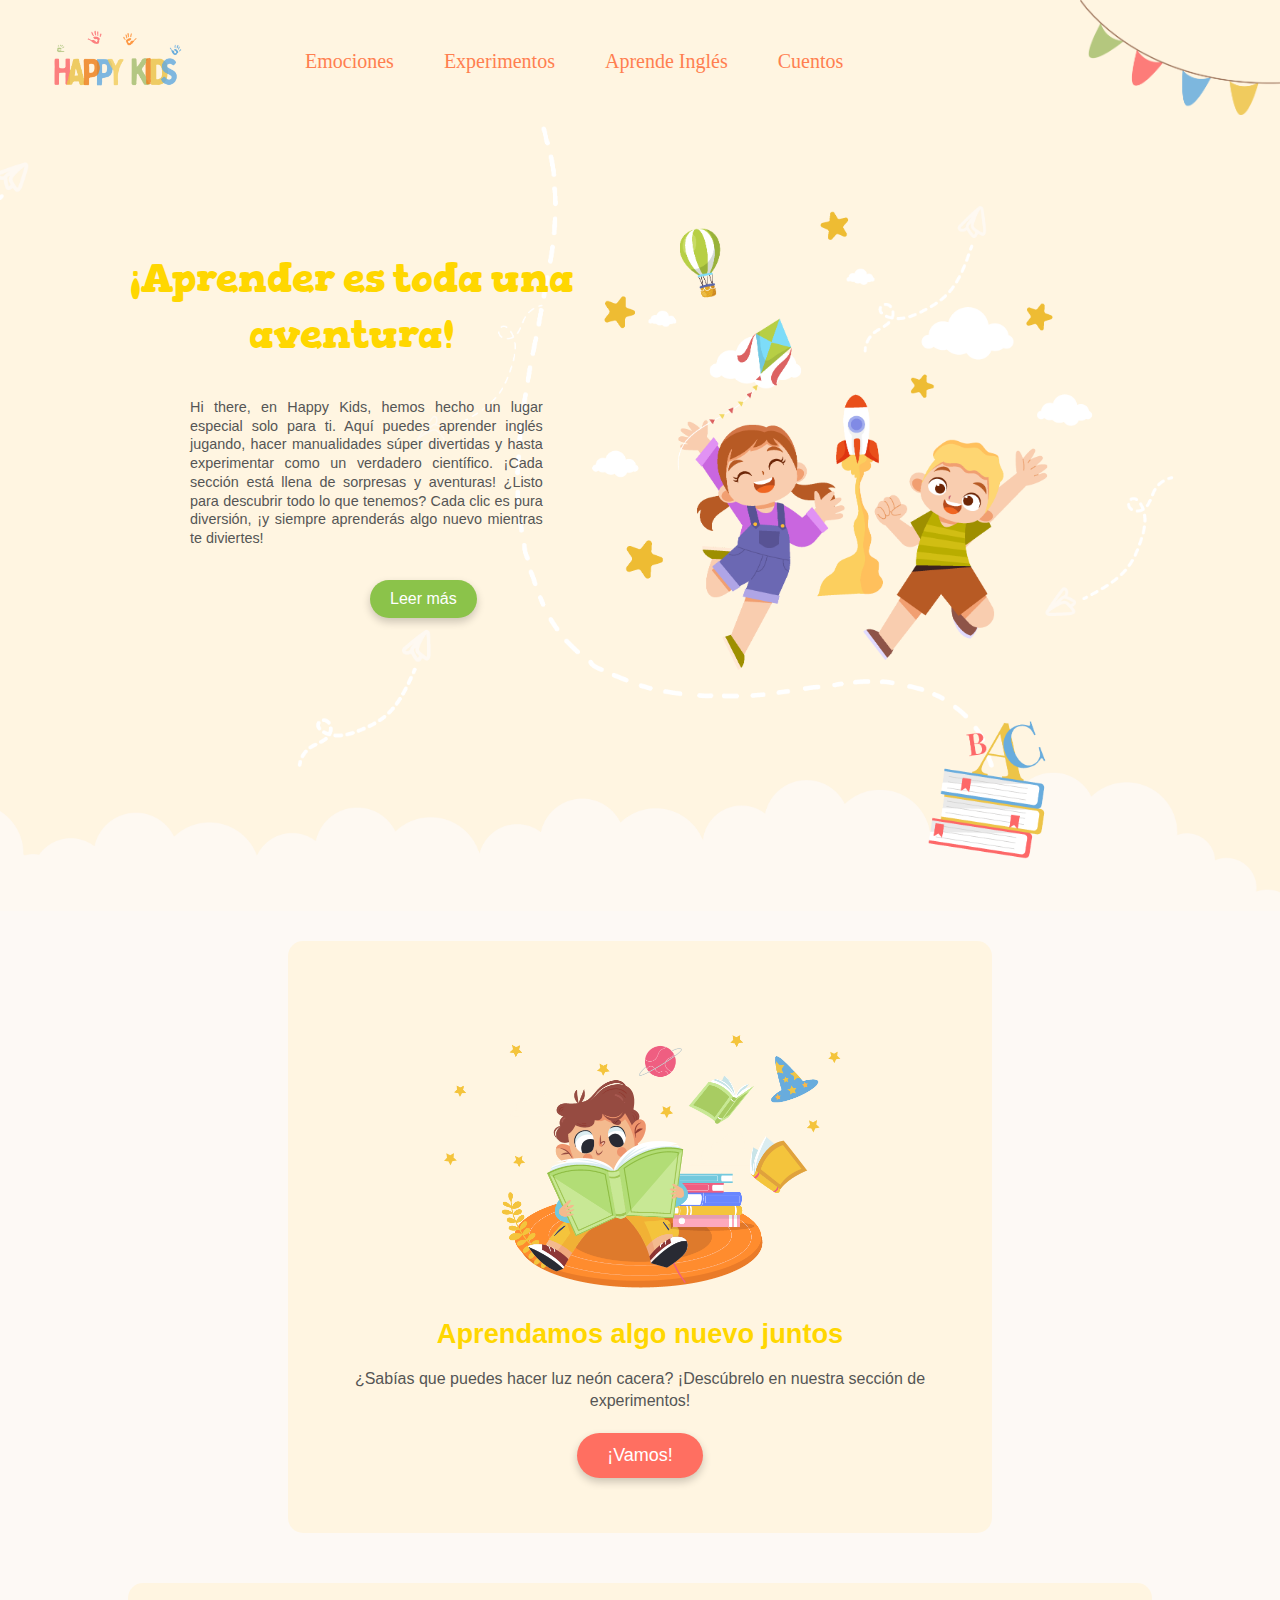
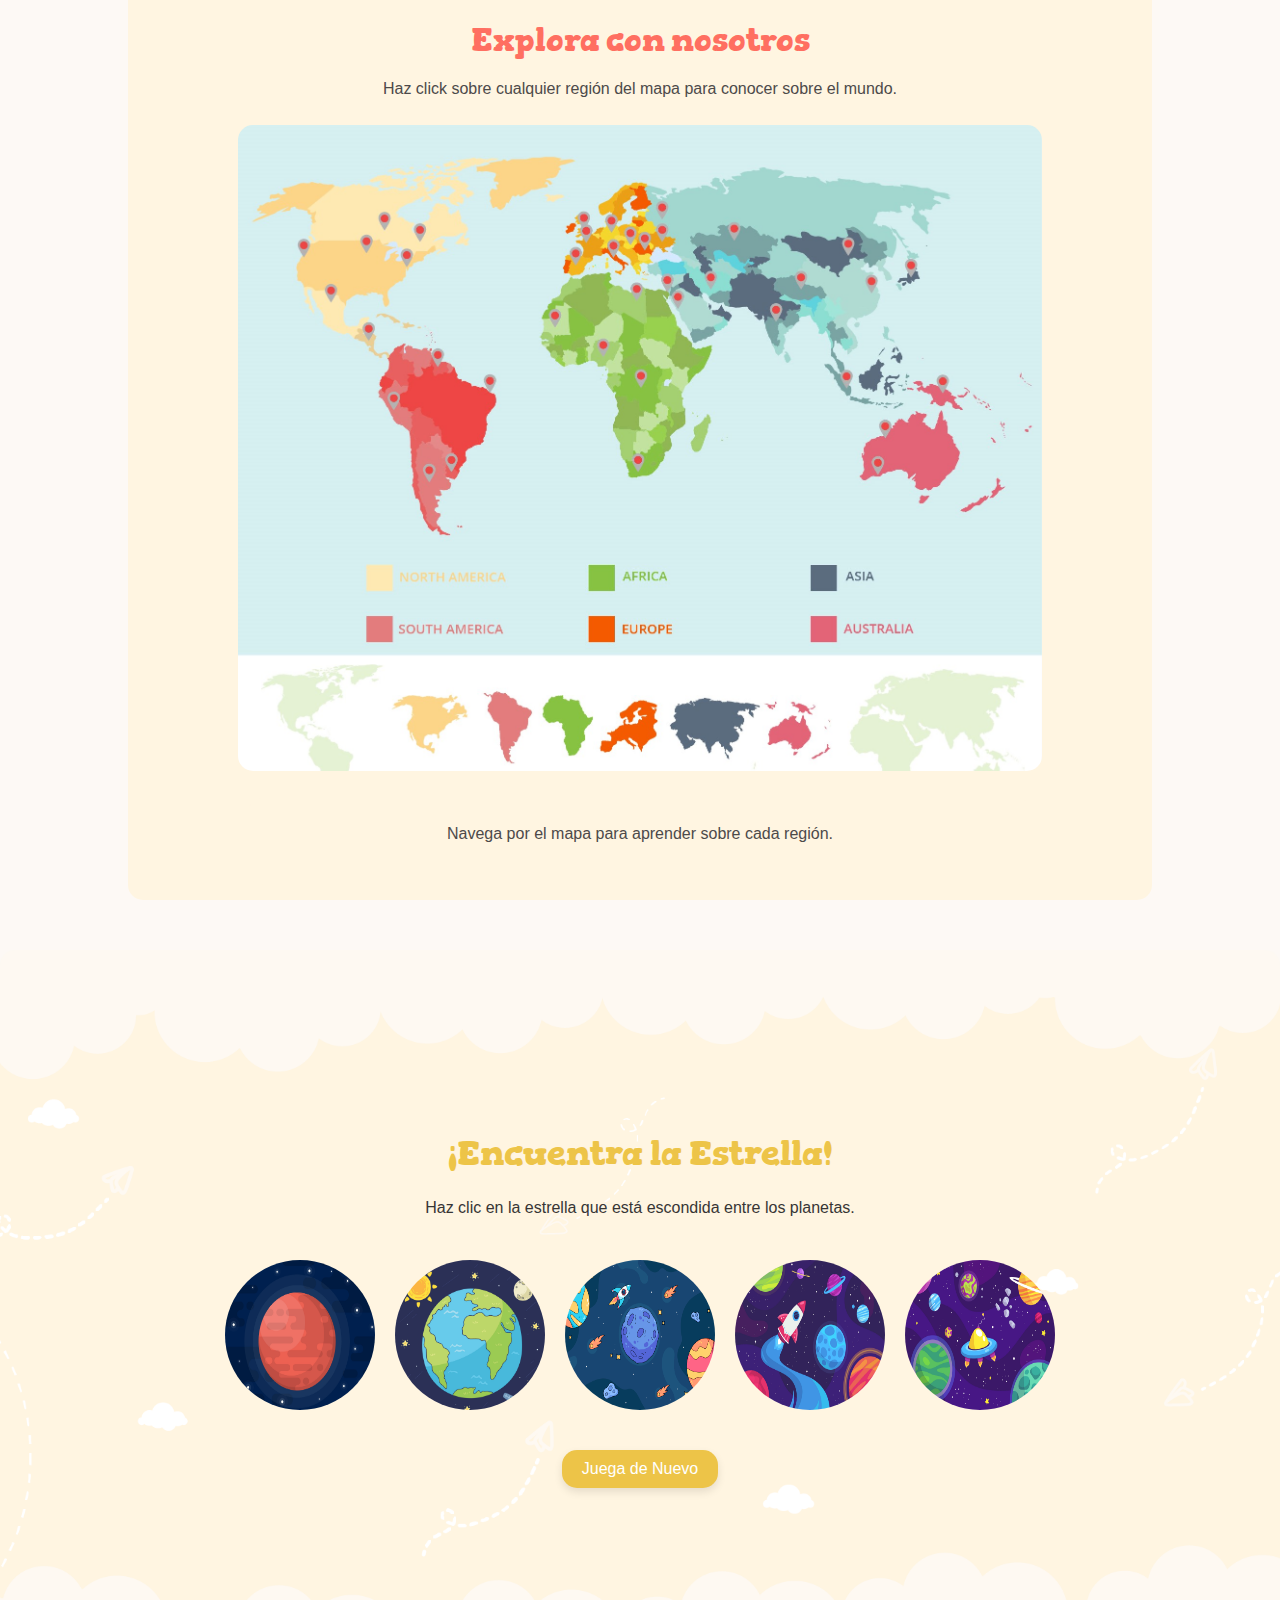
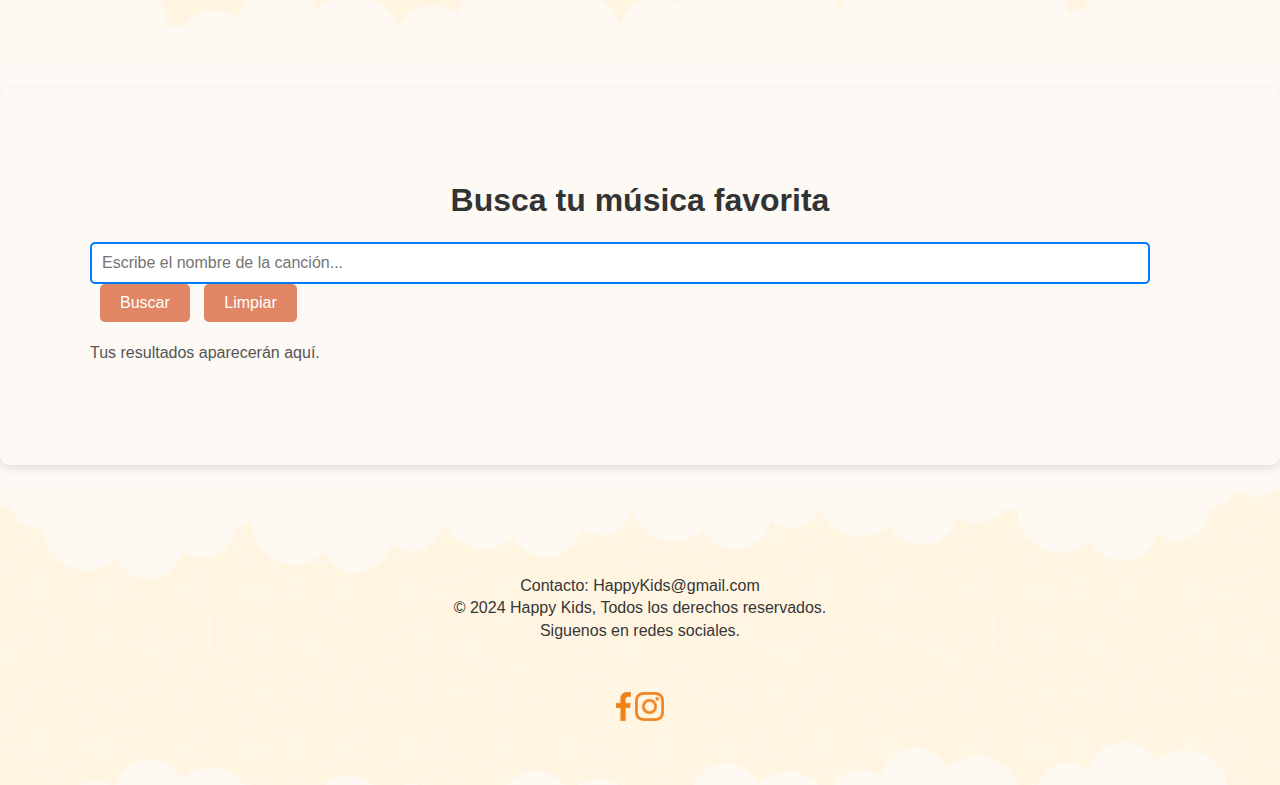
==== commit 57d7f290: "cambios finales" ====
--- a/index.html
+++ b/index.html
@@ -54,7 +54,7 @@
             </div>
             <div class="text-hoyAprendemos">
             <h1>Aprendamos algo nuevo juntos</h1>
-            <p>¿Sabías que puedes hacer que un huevo flote? ¡Descúbrelo en nuestra sección de experimentos!</p>
+            <p>¿Sabías que puedes hacer luz neón cacera? ¡Descúbrelo en nuestra sección de experimentos!</p>
             <a href="experimentos.html" class="boton-personalizado">¡Vamos!</a>
             </div>
         </section>
@@ -139,43 +139,112 @@
             <button id="reiniciar" style=" margin-top: 20px;"> Juega de Nuevo</button>
         </section>
 
-    
-
-        <button onclick="playSound()">Haz clic aquí</button>
-
-        <audio id="soundEffect" src="sound.mp3" preload="auto"></audio>
+        <section id="buscar-musica">
+            <h2>Busca tu música favorita</h2>
+            
+            <!-- Campo de búsqueda -->
+            <input type="text" id="buscar-musica-input" placeholder="Escribe el nombre de la canción..." />
+            <button onclick="buscarMusica()">Buscar</button>
+            <button id="btn-limpiar">Limpiar</button>
+            
+            <!-- Resultados de la búsqueda -->
+            <div id="resultados-musica">
+                <p>Tus resultados aparecerán aquí.</p>
+            </div>
+        </section>
         
         <script>
-            function playSound() {
-                document.getElementById('soundEffect').play();
+            const apiKey = 'AIzaSyCdWe__e2q6W2KugPorXK9Ommm4E6eRzbg'; // API de YouTube
+        
+            // Función que crea el embed del video de YouTube
+            function embedYouTube(videoId) {
+                return `
+                    <iframe width="560" height="315" src="https://www.youtube.com/embed/${videoId}" 
+                        allow="gyroscope; picture-in-picture; web-share" allowfullscreen></iframe>
+                `;
             }
-        </script> 
+        
+            // Función para buscar música en YouTube
+            async function buscarMusica() {
+                const query = document.getElementById('buscar-musica-input').value;
+                
+                // Validación básica para asegurarse de que el campo no esté vacío
+                if (query.trim() === "") {
+                    alert("Por favor, ingresa el nombre de una canción.");
+                    return;
+                }
+        
+                // Limpiar resultados anteriores
+                const resultadosMusica = document.getElementById('resultados-musica');
+                resultadosMusica.innerHTML = '<p>Cargando resultados...</p>';
+        
+                try {
+                    // Realizar la búsqueda a la API de YouTube
+                    const response = await fetch(`https://www.googleapis.com/youtube/v3/search?part=snippet&type=video&q=${encodeURIComponent(query)}&key=${apiKey}`);
+                    const data = await response.json();
+        
+                    // Limpiar resultados
+                    resultadosMusica.innerHTML = '';
+        
+                    if (data.items.length === 0) {
+                        resultadosMusica.innerHTML = '<p>No se encontraron resultados.</p>';
+                        return;
+                    }
+
+                        // Agregar event listener al botón de limpiar
+                    document.getElementById("btn-limpiar").addEventListener("click", function() {
+                        document.getElementById("buscar-musica-input").value = ""; // Limpiar el campo de búsqueda
+                        document.getElementById("resultados-musica").innerHTML = ""; // Limpiar los resultados
+                    });
+        
+                    // Generar resultados de la búsqueda
+                    data.items.forEach(item => {
+                        const videoId = item.id.videoId;
+                        const title = item.snippet.title;
+                        const description = item.snippet.description;
+                        resultadosMusica.innerHTML += `
+                            <div>
+                                <h3>${title}</h3>
+                                <p>${description}</p>
+                                ${embedYouTube(videoId)}
+                            </div>
+                        `;
+                    });
+        
+                } catch (error) {
+                    console.error('Error al buscar música:', error);
+                    resultadosMusica.innerHTML = '<p>Error al buscar música. Por favor, intenta de nuevo más tarde.</p>';
+                }
+            }
+        </script>
+        
+
 
         <script src="assets/js/index.js"></script>
         <script src="assets/js/main-header.js"></script>
         <script src="assets/js/Learn-more-main.js"></script>
         <script src="assets/js/mapa-interactivo.js"></script>
-        <script src="assets/js/Juego-interactivo.js"></script>
+     <!--<script src="assets/js/Juego-interactivo.js"></script> -->   
 
 
     </main>
 
-    <div class="footer">
+    
     
     <footer>
+        <div class="footer-content" style="background-image: url( 'imagenes/Background-footer-03.png'); height: 300px; background-size: cover;">
+        <div class="parrafo">
         <p>Contacto: HappyKids@gmail.com</p>
         <p>&copy; 2024 Happy Kids, Todos los derechos reservados.</p>
         <p>Siguenos en redes sociales. </p>
-        <div class="footer-enlacfes">
-        <ul class="social-media">
-            <li><a href="#"><img src="imagenes/Icon Facebook.png" alt="Facebook" width="15px"></a></li>
-            <li></li><a href="#"><img src="imagenes/Icon Instagram.png" alt="Instagram" width="29px"></a></li>
-        </ul>
+        </div>
+        <div class="social-icons">
+            <a href="#"><img src="imagenes/Icon Facebook.png" alt="Facebook" width="15px"></a>
+            <a href="#"><img src="imagenes/Icon Instagram.png" alt="Instagram" width="29px"></a>
         </div>
 
        
-    </footer>
-    </div>   
+    </footer>  
 
 </body>
 </html>--- a/assets/css/styles_home.css
+++ b/assets/css/styles_home.css
@@ -513,6 +513,82 @@
     transform: translateY(-5px);
 }
 
+/* Estilos para la sección de búsqueda de música */
+#buscar-musica {
+    background-color: #FDF9F5; 
+    padding: 90px;
+    border-radius: 10px; 
+    margin: 20px 0; 
+    box-shadow: 0 4px 8px rgba(0, 0, 0, 0.1); 
+}
+
+#buscar-musica h2 {
+    font-size: 2em; 
+    color: #333; 
+    text-align: center; 
+    margin-bottom: 20px;
+}
+
+#buscar-musica input {
+    width: calc(100% - 40px); 
+    padding: 10px; 
+    border: 2px solid #007bff; 
+    border-radius: 5px; 
+    font-size: 1em; 
+    transition: border-color 0.3s; 
+}
+
+#buscar-musica input:focus {
+    border-color:#A8BF6E;
+    outline: none; 
+}
+
+#buscar-musica button {
+    background-color:#e08665; 
+    color: white; 
+    border: none; 
+    padding: 10px 20px; 
+    border-radius: 5px; 
+    cursor: pointer;
+    font-size: 1em; 
+    margin-left: 10px; 
+    transition: background-color 0.3s; 
+}
+
+#buscar-musica button:hover {
+    background-color:#A8BF6E; 
+}
+
+#resultados-musica {
+    margin-top: 20px; 
+}
+
+#resultados-musica div {
+    background-color: #fff; 
+    border: 1px solid #ddd;
+    border-radius: 5px; 
+    padding: 15px; 
+    margin-bottom: 15px; 
+    box-shadow: 0 2px 5px rgba(0, 0, 0, 0.1); 
+}
+
+#resultados-musica h3 {
+    color:#A8BF6E; 
+    margin: 0 0 10px; 
+}
+
+#resultados-musica p {
+    color: #555; 
+    margin: 0 0 10px; 
+}
+
+iframe {
+    max-width: 100%; 
+    height: auto; 
+}
+
+
+
 
 
 
@@ -523,8 +599,13 @@
     z-index: 1;    
 
 }
+
+.parrafo {
+    padding: 50px;
+    padding-top: 90px;
+}
     
-    .social-media{
+    .social-icons{
         list-style: none;
         display: flex;
         justify-content: center;
@@ -532,14 +613,14 @@
     }
 
 
-    .social-media {
+    .social-icons {
     margin: 10px 10px;
     }
 
-    .social-media li {
+    .social-icons  {
      display: inline;
-    }
     
+    }
 
 
                                                         /*Media Queries*/
@@ -583,83 +664,164 @@
 
     }
 
+/* Responsive adjustments */
 @media (max-width: 768px) {
- 
-    .gallardetes {
-        width: 100px;
+    header {
+        flex-direction: column;
+        gap: 20px;
+    }
+
+    .logo {
+        max-width: 120px;
     }
 
     nav {
         flex-direction: column;
     }
 
+    .nav-links {
+        gap: 20px;
+        padding: 10px;
+    }
+
+    .nav-links li a {
+        font-size: 16px;
+    }
+
+    /* Adjust gallardetes for smaller screens */
+    .gallardetes {
+        width: 150px;
+    }
+
+    .intro-section {
+     align-content: center;
+    }
+
+    .intro-section h2 {
+        font-size: 25px;
+        padding-top: 800px;
+        max-width: 90%;
+        margin: 5px 100px 5px 5px;
+        text-align: center;
+    }
+
+    .intro-section p {
+        font-size: 0.8rem;
+    }
+
+
+
+    #learn-more {
+        font-size: 14px;
+        margin: 10px 250px
+    }
+
+    #hoy-aprendemos {
+        padding: 20px;
+        max-width: 90%;
+        padding-top: 500px;
+    }
+
+    .niño-leyendo img {
+        width: 300px;
+    }
+
+    #hoy-aprendemos h1 {
+        font-size: 1.5rem;
+    }
+
+    #hoy-aprendemos p {
+        font-size: 0.9rem;
+    }
+
+    /* Adjust map and mini-game for smaller screens */
+    #mapa-interactivo {
+        max-width: 100%;
+        padding: 20px;
+    }
+
+    #mapa-imagen {
+        width: 100%;
+    }
+
+    .map-container {
+        max-width: 100%;
+    }
+
+    #mini-juego {
+        padding: 80px;
+    }
+
+    #mini-juego h2 {
+        font-size: 1.5rem;
+    }
+
+    .juego-container {
+        flex-direction: column;
+        align-items: center;
+    }
+
+    footer {
+        text-align: center;
+        padding: 20px;
+    }
+
+    /* Footer */
+    footer p {
+        font-size: 0.9rem;
+    }
+}
+
+@media (max-width: 480px) {
     .nav-links {
         flex-direction: column;
         gap: 10px;
     }
 
-    .hero-logo{
-        width: 112%;
-        align-items: center;
-        margin: -20px;
-        padding-block: 30px;
-
-        }   
-
-    .hero {
-        padding: 45px 45px; 
+    .logo {
+        max-width: 100px;
     }
 
     .intro-section h2 {
-        font-size: 1.1rem;
+        font-size: 20px;
+        padding: 20px 40px;
     }
 
     .intro-section p {
-        font-size: 0.8rem;
-        margin: 0px 0PX;
-        max-width: 100%;
-    }
-
-    .learn-more{
-        padding: 8px 20px;
-        font-size: 0.8rem;
-    }
-
-    #mapa-interactivo h2 {
-        font-size: 1.7rem;
+        font-size: 0.7rem;
+    }
+
+    #learn-more {
+        font-size: 12px;
+        margin: 20px auto;
+    }
+
+    #hoy-aprendemos h1 {
+        font-size: 1.2rem;
+    }
+
+    .niño-leyendo img {
+        width: 150px;
     }
 
     #mapa-imagen {
         width: 100%;
-    }
-}
-
-@media (max-width: 480px) {
-
-    .gallardetes {
-        width: 90px;
-    }
-
-    .hero h2 {
+        height: auto;
+    }
+
+    .region {
+        width: 10%;
+    }
+
+    #mini-juego {
+        padding: 40px;
+    }
+
+    #mini-juego h2 {
         font-size: 1.2rem;
     }
 
-    .hero p {
+    footer p {
         font-size: 0.8rem;
-        max-width: 100%;
-    }
-
-    .learn-more{
-        padding: 6px 15px;
-        font-size: 0.8rem;
-    }
-
-    .children-img {
-        width: 35%;
-    }
-
-    .libros-img {
-        width: 25%;
-    }
-
+    }
 }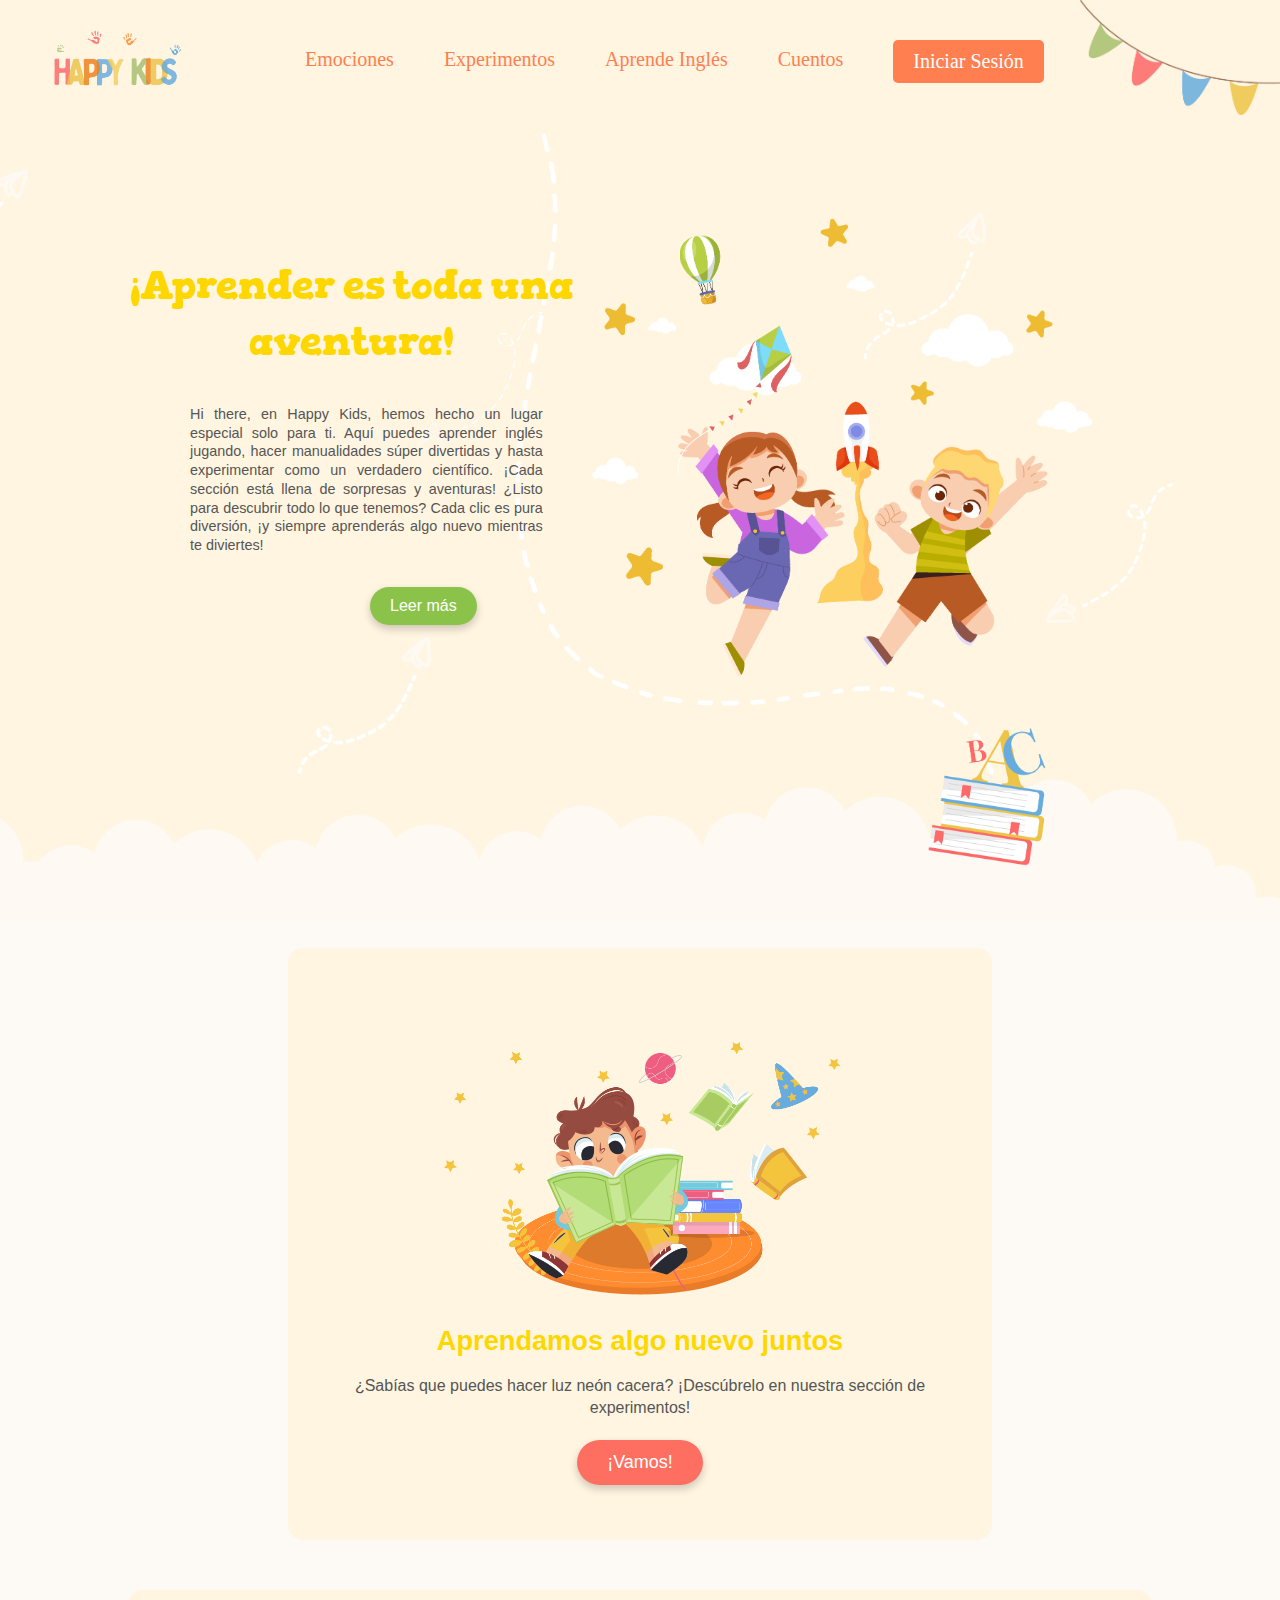
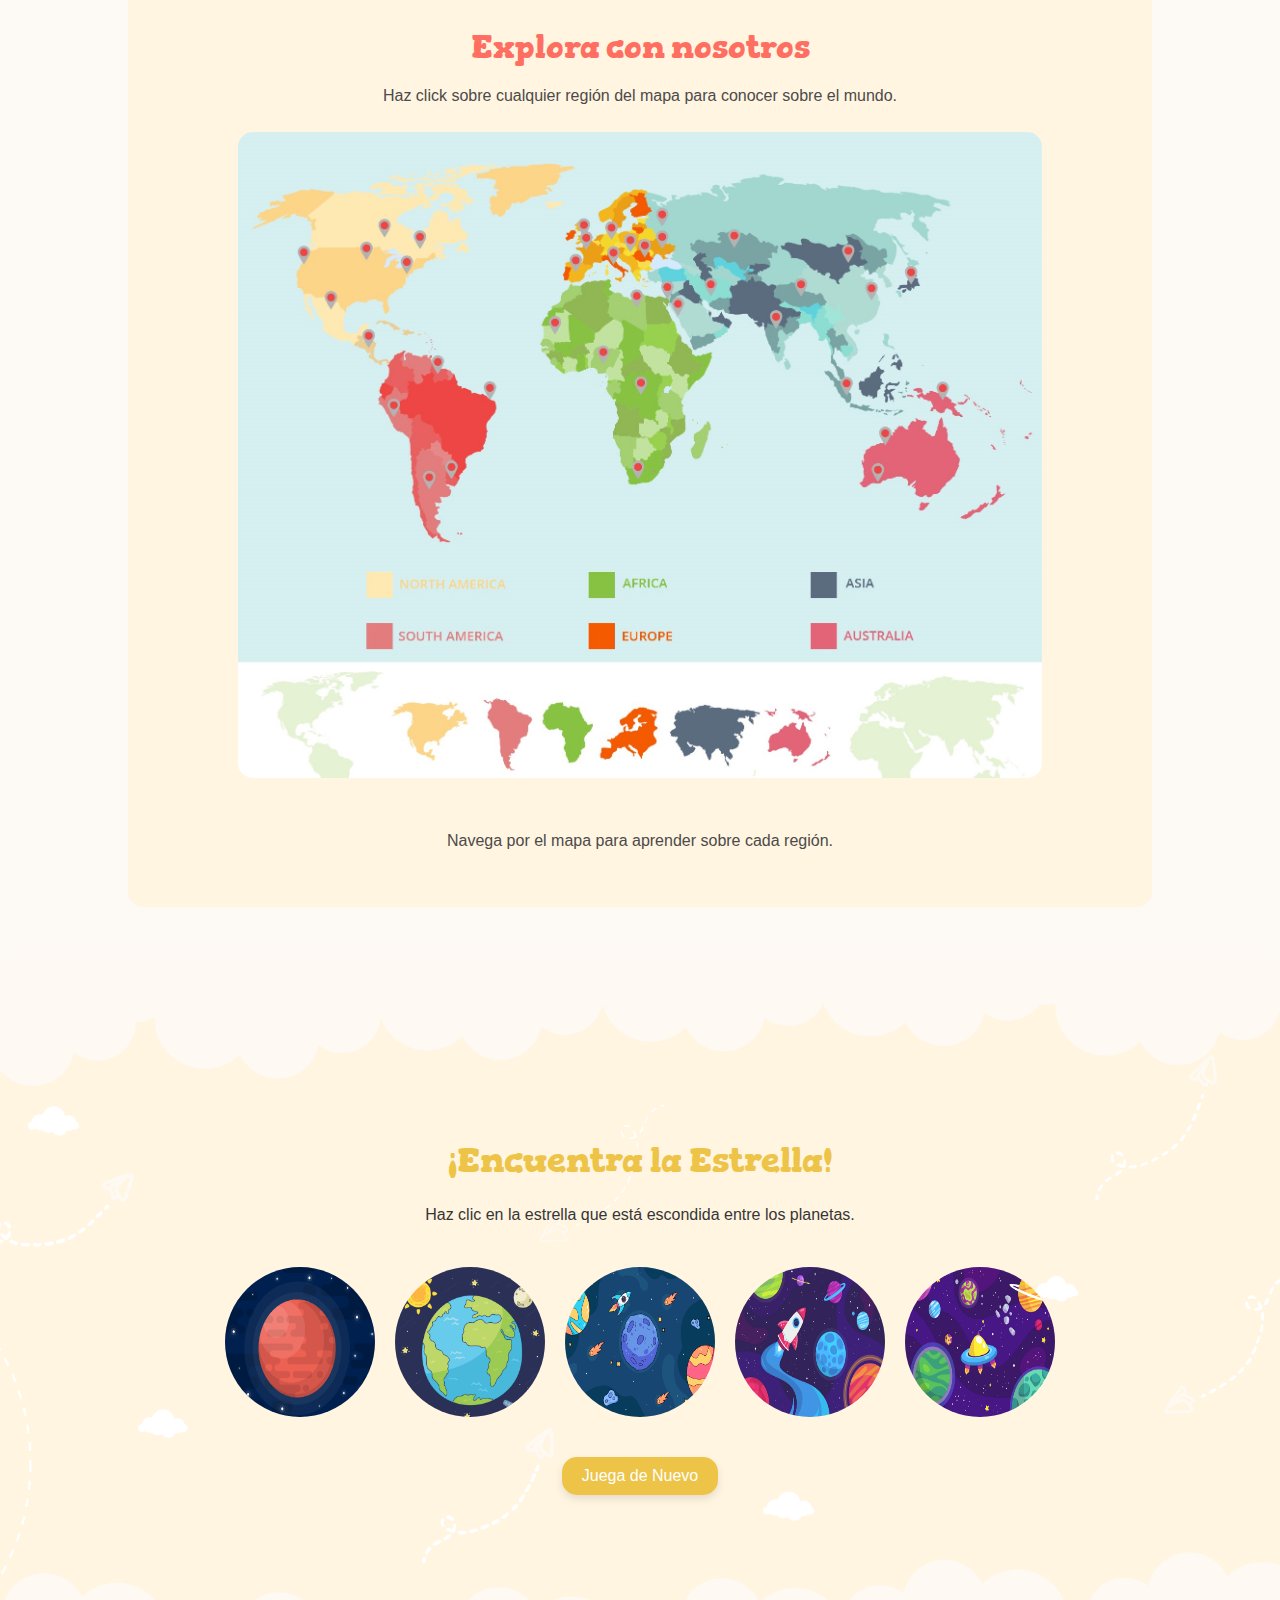
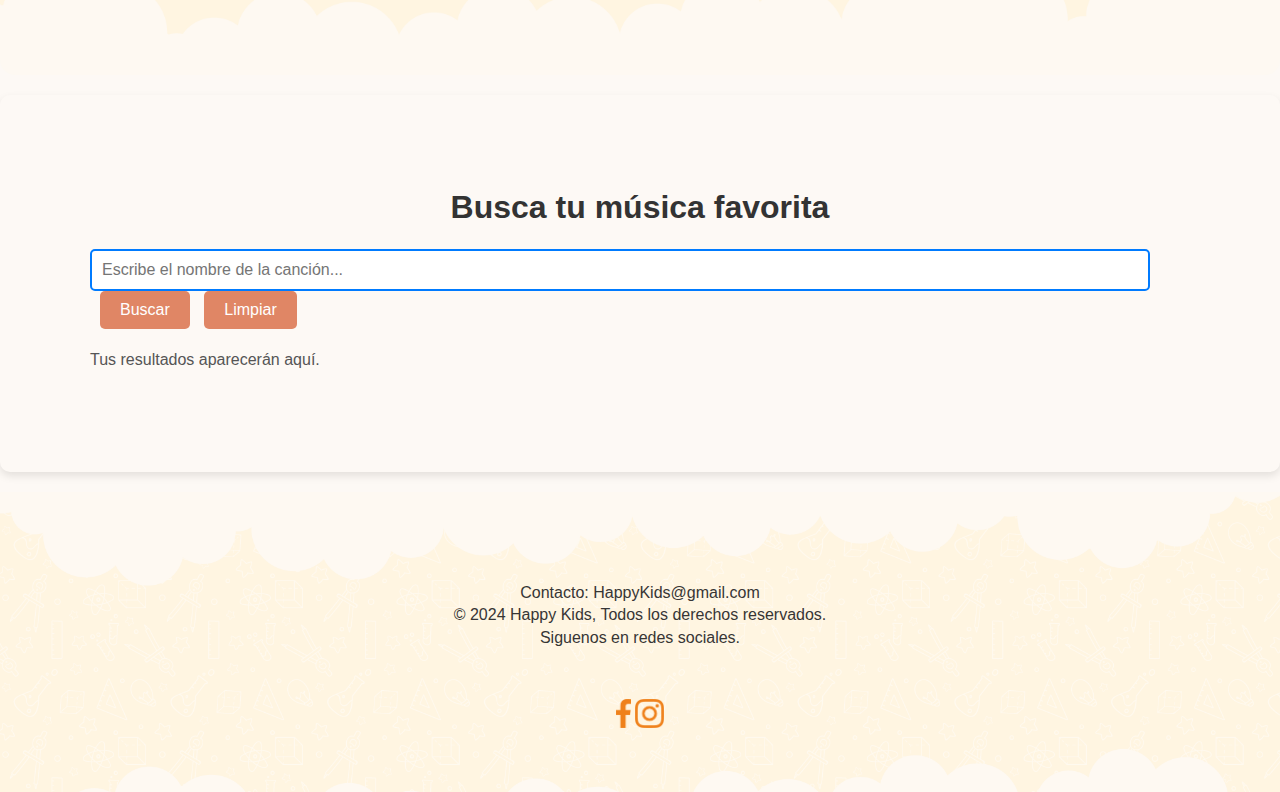
==== commit 2990bb74: "Cambios generales" ====
--- a/index.html
+++ b/index.html
@@ -20,6 +20,7 @@
                 <li><a href="experimentos.html">Experimentos</a></li>
                 <li><a href="Ingles.html">Aprende Inglés</a></li>
                 <li><a href="cuentos.html">Cuentos</a></li>
+                <button id="login-btn" class="btn-login">Iniciar Sesión</button>
             </ul>
         </nav>
         <div class="menu-toggle">
@@ -224,11 +225,53 @@
         <script src="assets/js/main-header.js"></script>
         <script src="assets/js/Learn-more-main.js"></script>
         <script src="assets/js/mapa-interactivo.js"></script>
+        
      <!--<script src="assets/js/Juego-interactivo.js"></script> -->   
 
 
     </main>
 
+
+       <!-- Modal de Inicio de Sesión -->
+  <div id="login-modal" class="modal">
+    <div class="modal-content">
+      <span class="close-btn" id="close-login">&times;</span>
+      <form id="login-form">
+        <h2>Inicia Sesión</h2>
+        <label for="login-email">Correo:</label>
+        <input type="email" id="login-email" name="email" required>
+
+        <label for="login-password">Contraseña:</label>
+        <input type="password" id="login-password" name="password" required>
+
+        <button type="submit" class="btn-submit">Ingresar</button>
+        <p>¿No tienes cuenta? <a href="#" id="open-register">Regístrate aquí</a></p>
+      </form>
+    </div>
+  </div>
+
+  <!-- Modal de Registro -->
+  <div id="register-modal" class="modal hidden">
+    <div class="modal-content">
+      <span class="close-btn" id="close-register">&times;</span>
+      <form id="register-form">
+        <h2>Regístrate</h2>
+        <label for="register-name">Nombre:</label>
+        <input type="text" id="register-name" name="name" required>
+
+        <label for="register-email">Correo:</label>
+        <input type="email" id="register-email" name="email" required>
+
+        <label for="register-password">Contraseña:</label>
+        <input type="password" id="register-password" name="password" required>
+
+        <button type="submit" class="btn-submit">Crear Cuenta</button>
+        <p>¿Ya tienes cuenta? <a href="#" id="open-login">Inicia sesión aquí</a></p>
+      </form>
+    </div>
+  </div>
+  
+  <script src="assets/js/inicio-sesion.js"></script>
     
     
     <footer>
--- a/assets/css/styles_home.css
+++ b/assets/css/styles_home.css
@@ -130,6 +130,100 @@
     z-index: 10;
     transition: width 0.3s ease-in-out;
 }
+
+ /* Estilo de inicio de Sesión  */
+
+.btn-login {
+    background-color: #ff7f50;
+    font-family: 'Bobby Jones Soft', cursive;
+    font-size: 20px;
+    color: white;
+    border: none;
+    padding: 10px 20px;
+    margin-top:-5px;
+    cursor: pointer;
+    border-radius: 5px;
+    transition: background-color 0.3s;
+  }
+  
+    .btn-login:hover {
+    background-color: #FFB300;
+  }
+  
+  /* Estilo del Modal */
+  .modal {
+    display:none;
+    position: fixed;
+    top: 0;
+    left: 0;
+    width: 100%;
+    height: 100%;
+    background-color: rgba(0, 0, 0, 0.5);
+    justify-content: center;
+    align-items: center;
+    overflow: auto;
+    z-index: 1000;
+  }
+  
+  .modal-content {
+    background-color: #fff;
+    padding: 20px;
+    border-radius: 10px;
+    width: 90%;
+    max-width: 400px;
+    position: relative;
+    box-shadow: 0 5px 15px rgba(0, 0, 0, 0.3);
+    text-align: center;
+  }
+
+  /* Botón para cerrar*/
+  
+  .close-btn {
+    position: absolute;
+    top: 10px;
+    right: 15px;
+    font-size: 24px;
+    color:#706c6c;
+    cursor: pointer;
+    background-color: transparent;
+    border: none;
+  }
+  
+  .modal.show {
+    display: flex;
+  }
+
+  /* Estilos del Formulario */
+  form {
+    display: flex;
+    flex-direction: column;
+    gap: 15px;
+  }
+  
+  input {
+    padding: 10px;
+    font-size: 15px;
+    border: 1px solid #ccc;
+    border-radius: 5px;
+  }
+  
+  .btn-submit {
+    background-color: #8bc34a;
+    color: white;
+    border: none;
+    padding: 10px;
+    font-size: 18px;
+    cursor: pointer;
+    border-radius: 5px;
+    transition: background-color 0.3s;
+  }
+  
+  .btn-submit:hover {
+    background-color: #FFD700;
+  }
+
+
+
 
                         /* Sección de Introducción */
 
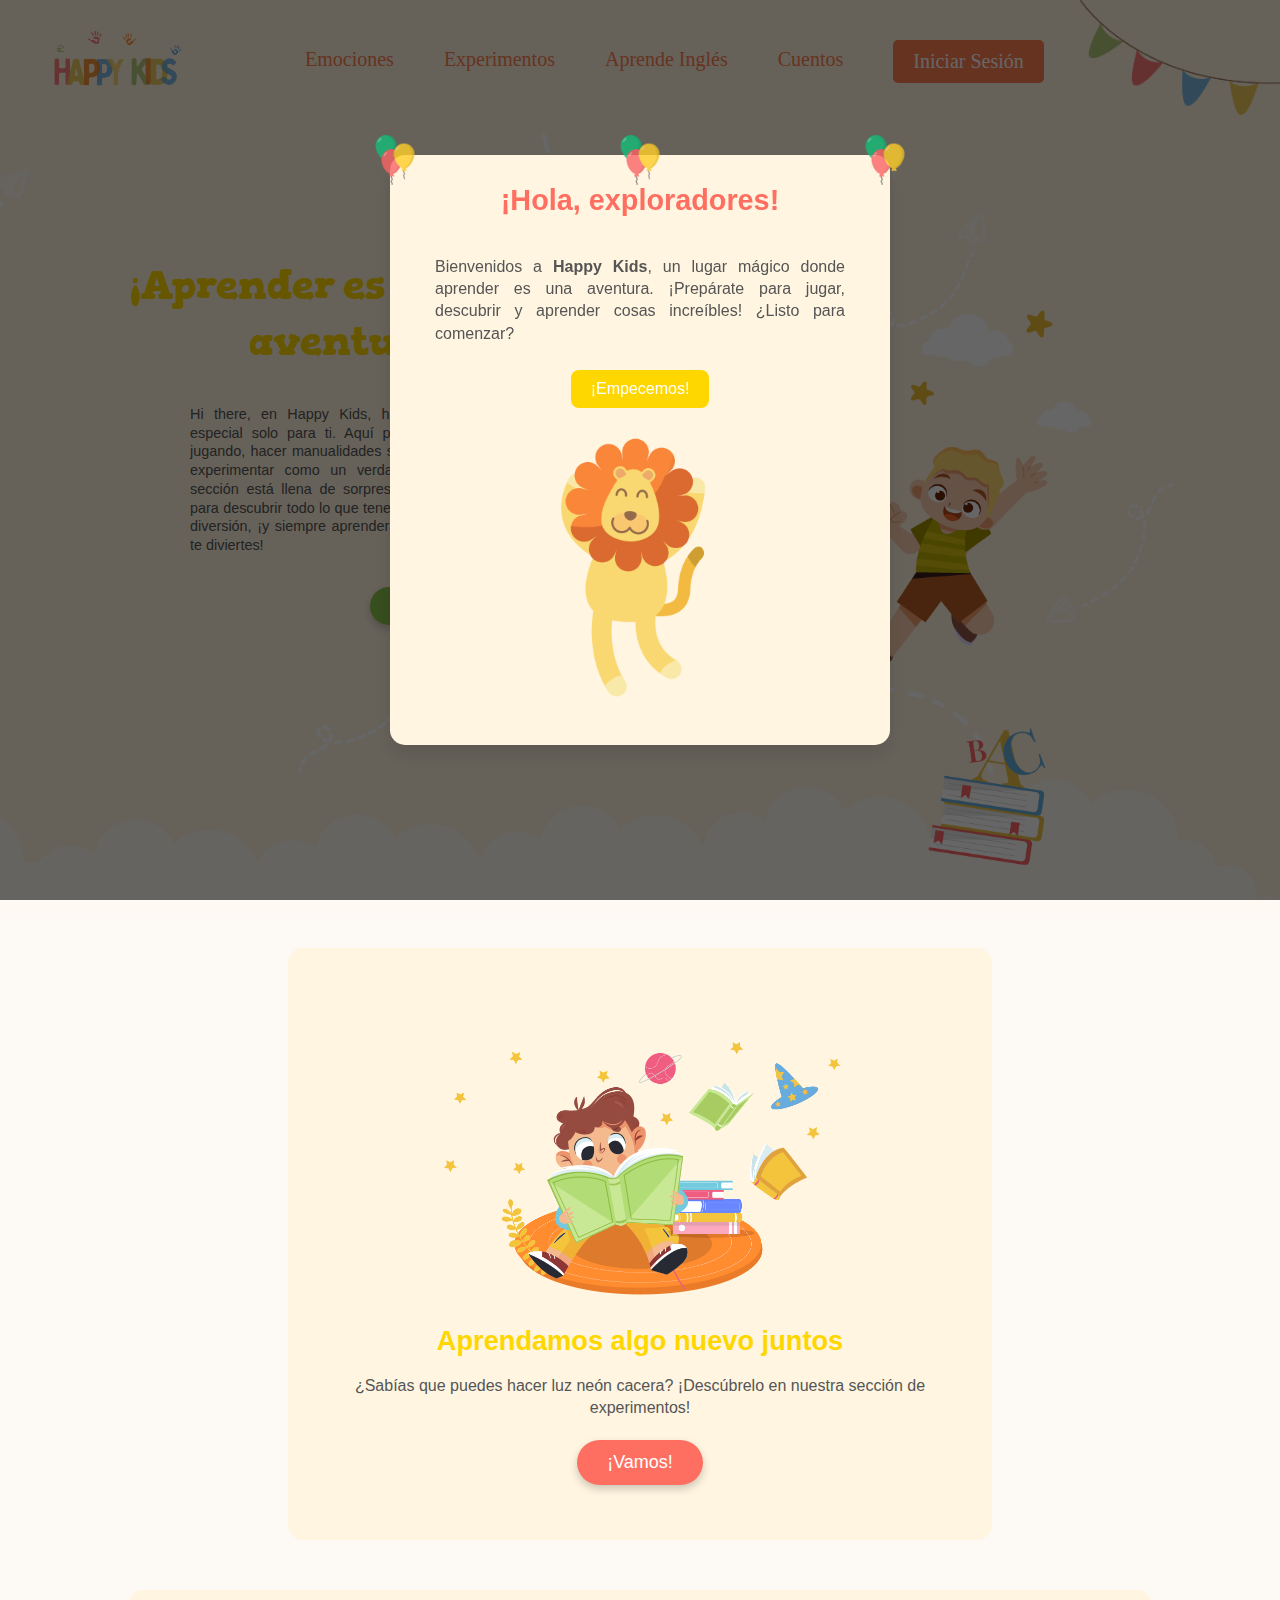
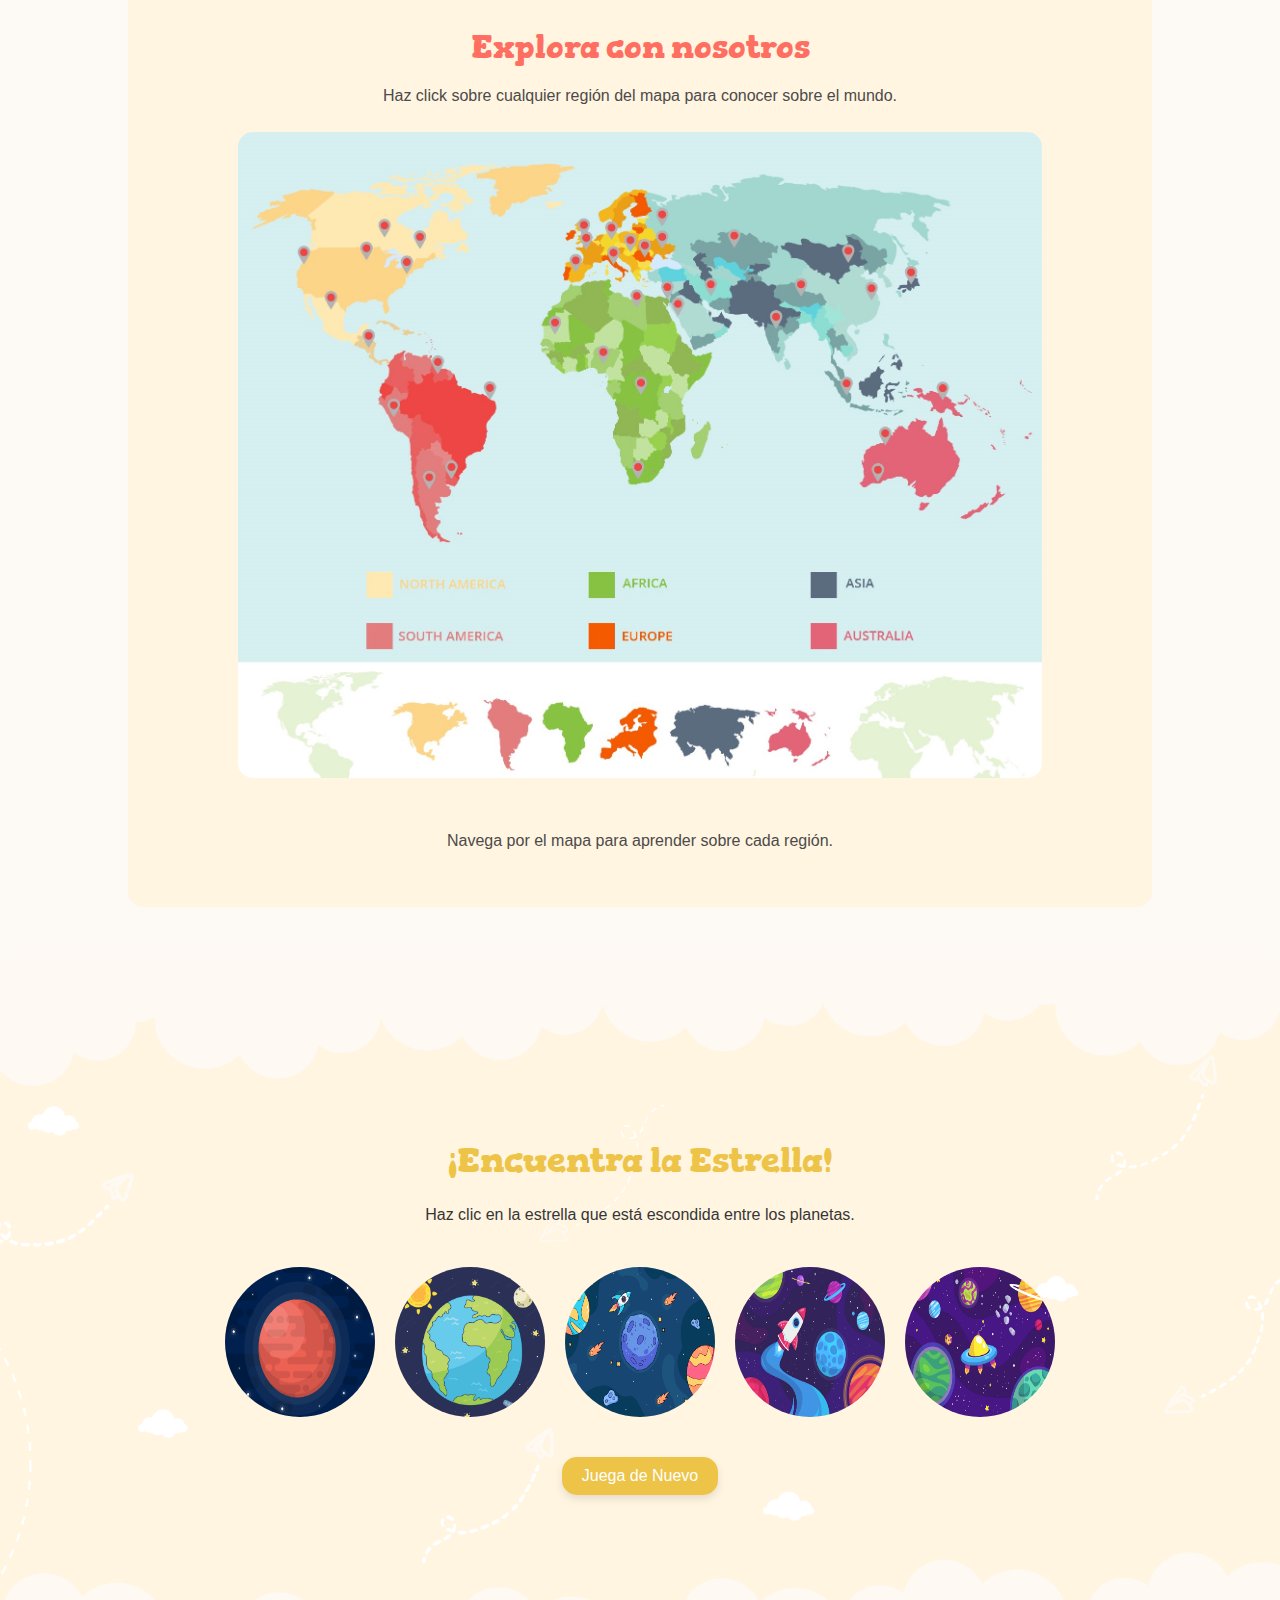
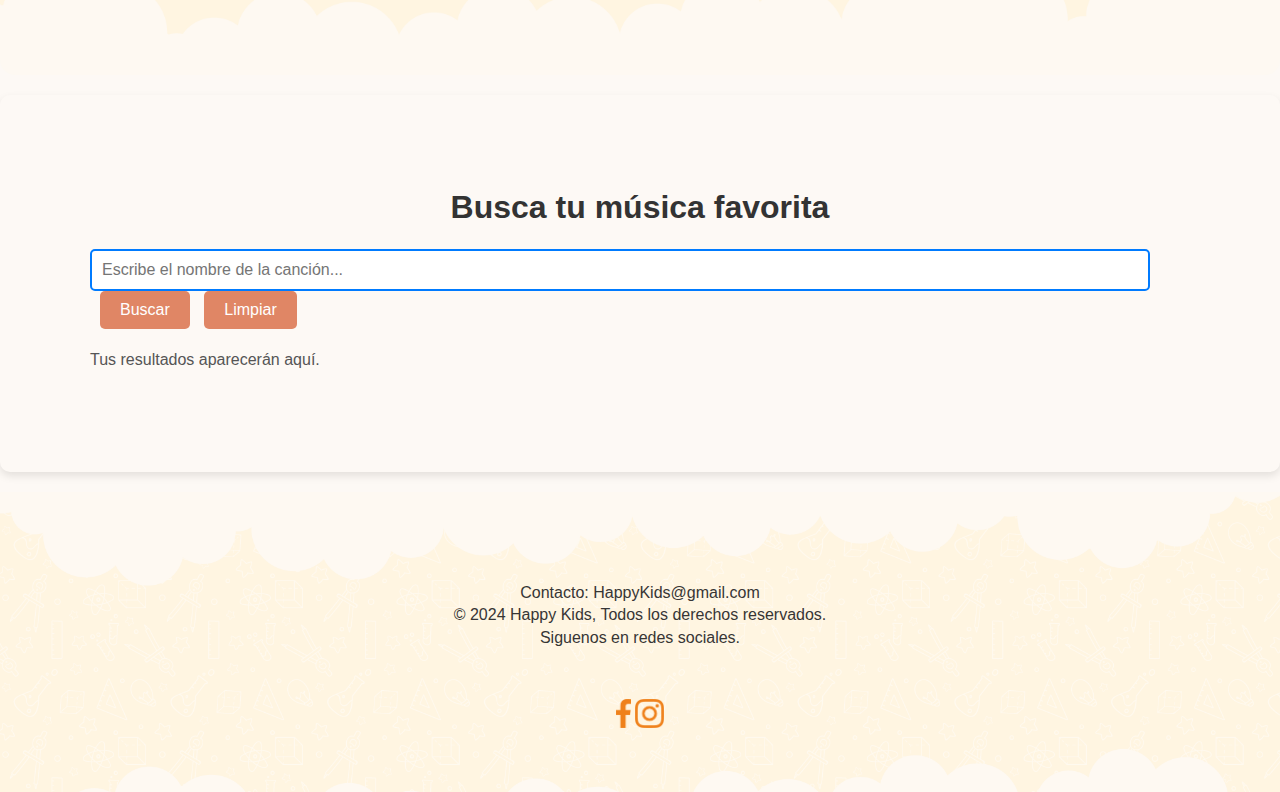
==== commit 94164a92: "Cambios de la sección de ingles" ====
--- a/index.html
+++ b/index.html
@@ -31,6 +31,34 @@
     <img src="imagenes/elementos-gallardetes.png" alt="gallardetes" class="gallardetes">
     </header>
     <main>
+
+                    <!-- Modal de Bienvenida -->
+            <div class="welcome-modal custom-hidden" id="welcomeModal">
+                <div class="welcome-modal-content">
+                  <!-- Título del modal con íconos divertidos -->
+                  <h2>¡Hola, exploradores!</h2>
+                  <!-- Mensaje de bienvenida -->
+                  <p>Bienvenidos a <strong>Happy Kids</strong>, un lugar mágico donde aprender es una aventura. ¡Prepárate para jugar, descubrir y aprender cosas increíbles! ¿Listo para comenzar?</p>
+                  <!-- Botón de acción -->
+                  <button id="startBtn">¡Empecemos!</button>
+
+                  <div class="leon-saludando">
+                    <img src="imagenes/leon-saludando-05.png" alt="león saludando">
+                </div>
+
+                  <!-- Decoración -->
+                  <div class="modal-decorations">
+                    <img src="imagenes/globo-icon.png" alt="Estrella" class="decoration-item">
+                    <img src="imagenes/globo-icon.png" alt="Globo" class="decoration-item">
+                    <img src="imagenes/globo-icon.png" alt="Nube" class="decoration-item">
+                  </div>
+                </div>
+              </div>
+
+
+
+
+
        <div class="intro-section" style="background-image: url( 'imagenes/Background.png'); height: 790px; background-size: cover;">
         <section class="hero">
             <h2>¡Aprender es toda una aventura!</h2>
@@ -222,6 +250,7 @@
 
 
         <script src="assets/js/index.js"></script>
+        <script src="assets/js/Modal-bienvenida.js"></script>
         <script src="assets/js/main-header.js"></script>
         <script src="assets/js/Learn-more-main.js"></script>
         <script src="assets/js/mapa-interactivo.js"></script>
@@ -270,7 +299,7 @@
       </form>
     </div>
   </div>
-  
+
   <script src="assets/js/inicio-sesion.js"></script>
     
     
@@ -282,8 +311,8 @@
         <p>Siguenos en redes sociales. </p>
         </div>
         <div class="social-icons">
-            <a href="#"><img src="imagenes/Icon Facebook.png" alt="Facebook" width="15px"></a>
-            <a href="#"><img src="imagenes/Icon Instagram.png" alt="Instagram" width="29px"></a>
+            <a href="https://es-es.facebook.com/"><img src="imagenes/Icon Facebook.png" alt="Facebook" width="15px"></a>
+            <a href="https://www.instagram.com/"><img src="imagenes/Icon Instagram.png" alt="Instagram" width="29px"></a>
         </div>
 
        
--- a/assets/css/styles_home.css
+++ b/assets/css/styles_home.css
@@ -129,7 +129,110 @@
     height: auto;
     z-index: 10;
     transition: width 0.3s ease-in-out;
-}
+    animation: float 3s infinite ease-in-out;
+}
+
+
+/* Estilos para el Modal de Bienvenida */
+.welcome-modal {
+    position: fixed;
+    top: 0;
+    left: 0;
+    width: 100%;
+    height: 100%;
+    background: rgba(0, 0, 0, 0.6);
+    display: flex;
+    justify-content: center;
+    align-items: center;
+    z-index: 1000;
+  }
+  
+  .custom-hidden {
+    display: none;
+  }
+
+    .leon-saludando {
+        padding: 20px;
+        padding-bottom: 10px;
+    }   
+    .leon-saludando  img{
+        width: 275px;
+        height: auto;
+        opacity: 0.8;
+    animation: float 3s infinite ease-in-out;
+    }
+  
+  .welcome-modal-content {
+    background: #FFF5E1;
+    padding: 25px;
+    border-radius: 15px;
+    text-align: center;
+    width: 80%;
+    max-width: 500px;
+    position: relative;
+    box-shadow: 0px 10px 20px rgba(0, 0, 0, 0.1);
+  }
+  
+  .welcome-modal-content h2 {
+    margin-bottom: 15px;
+    font-size: 1.8em;
+    color: #ff6f61;
+  }
+  
+  .welcome-modal-content p {
+    font-size: 1em;
+    color: #555555;
+    margin-bottom: 15px;
+    text-align: justify;
+    padding: 20px;
+    padding-bottom: 10px;
+  }
+  
+  #startBtn {
+    background-color: #FFD700;
+    color: #fff;
+    padding: 10px 20px;
+    border: none;
+    border-radius: 8px;
+    cursor: pointer;
+    font-size: 1em;
+    transition: background-color 0.3s ease;
+  }
+  
+  #startBtn:hover {
+    background-color: #A8BF6E;
+  }
+  
+  /* Decoración del modal */
+  .modal-decorations {
+    position: absolute;
+    top: -20px;
+    right: -20px;
+    left: -20px;
+    bottom: -20px;
+    display: flex;
+    justify-content: space-between;
+    pointer-events: none; /* Evitar interferencia en la usabilidad */
+  }
+  
+  .decoration-item {
+    width: 50px;
+    height: 50px;
+    opacity: 0.8;
+    animation: float 3s infinite ease-in-out;
+  }
+  
+  /* Animación flotante para decoración */
+  @keyframes float {
+    0%, 100% {
+      transform: translateY(0);
+    }
+    50% {
+      transform: translateY(-10px);
+    }
+  }
+
+
 
  /* Estilo de inicio de Sesión  */
 
@@ -221,8 +324,6 @@
   .btn-submit:hover {
     background-color: #FFD700;
   }
-
-
 
 
                         /* Sección de Introducción */
@@ -455,9 +556,7 @@
     height: 14%;
 }
 
-
-
-/* Ajusta las posiciones y tamaños según las regiones */
+/* posiciones y tamaños según las regiones */
 
 #region-america span,
 #region-europa span,
@@ -682,10 +781,6 @@
 }
 
 
-
-
-
-
 footer {
     text-align: center;
     padding: 0;
